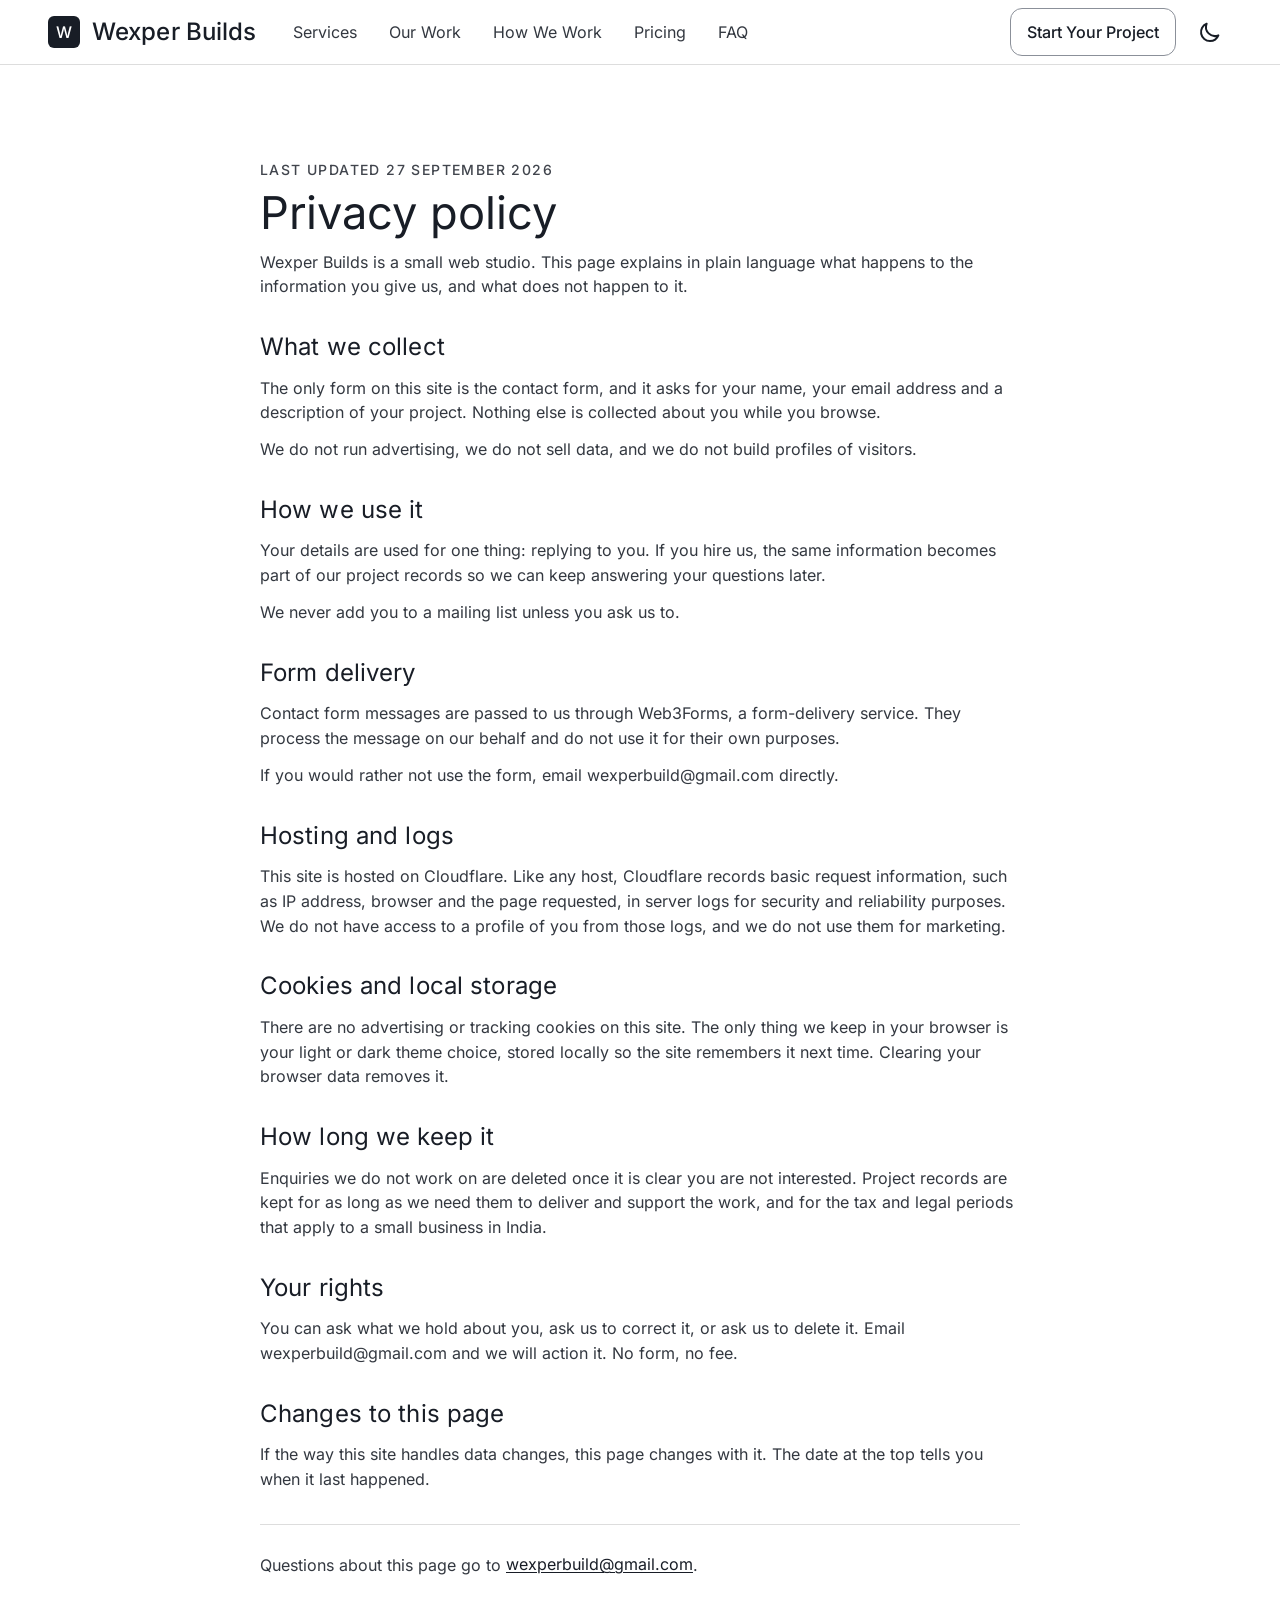
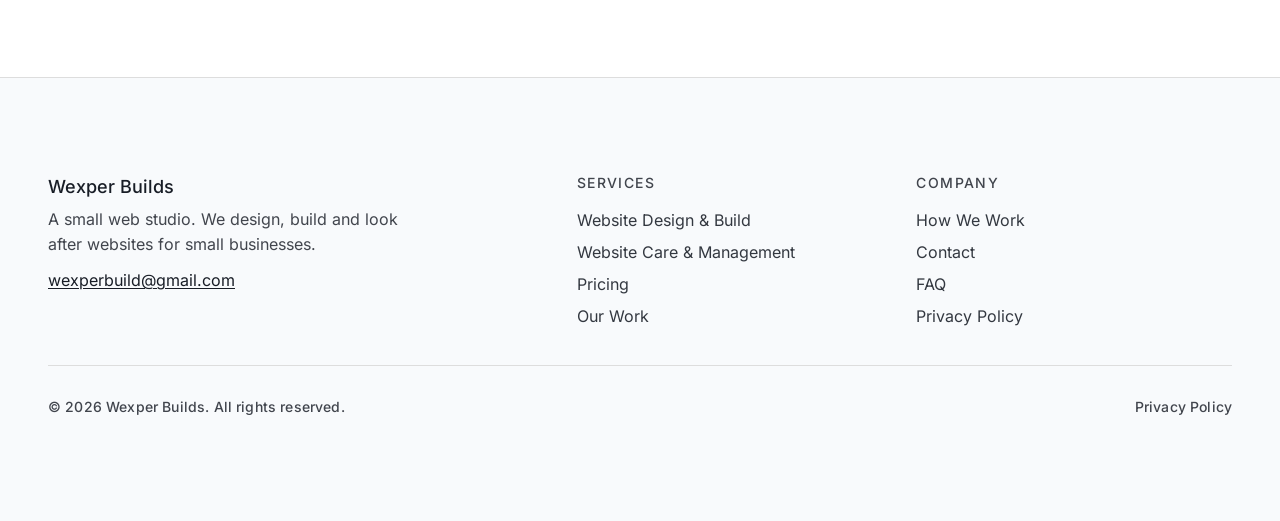
==== privacy/index.html @ 2badfdd7 "Add files via upload" ====
<!DOCTYPE html><html lang="en"><head><meta charset="UTF-8"><meta name="viewport" content="width=device-width, initial-scale=1.0"><link rel="icon" type="image/svg+xml" href="/favicon.svg"><link rel="icon" type="image/png" href="/favicon.png" sizes="32x32"><link rel="apple-touch-icon" sizes="180x180" href="/apple-touch-icon.png"><meta name="generator" content="Astro v7.3.5"><!-- Declared before the theme script below so the script can find it. --><meta name="theme-color" content="#ffffff" id="theme-color-meta"><link rel="preload" href="/_astro/inter-latin-400-normal.C38fXH4l.woff2" as="font" type="font/woff2" crossorigin><link rel="preload" href="/_astro/inter-latin-500-normal.Cerq10X2.woff2" as="font" type="font/woff2" crossorigin><link rel="preconnect" href="https://api.web3forms.com"><script>
      (function () {
        var root = document.documentElement;
        root.classList.add('js');
        var stored = null;
        try { stored = localStorage.getItem('wb-theme'); } catch (e) {}
        var theme = stored === 'dark' || stored === 'light'
          ? stored
          : (window.matchMedia('(prefers-color-scheme: dark)').matches ? 'dark' : 'light');
        root.setAttribute('data-theme', theme);
        var meta = document.getElementById('theme-color-meta');
        if (meta) meta.setAttribute('content', theme === 'dark' ? '#0f1116' : '#ffffff');
        // Fail-safe: the reveal styles are armed here but released by the
        // module script below. If that script never runs, nothing must stay
        // hidden — release every reveal after 2.5s.
        setTimeout(function () {
          if (!document.querySelector('.reveal.is-visible')) {
            var targets = document.querySelectorAll('.reveal');
            for (var i = 0; i < targets.length; i++) targets[i].classList.add('is-visible');
          }
        }, 2500);
      })();
    </script><title>Privacy Policy — Wexper Builds</title><meta name="description" content="How Wexper Builds collects, uses and protects the information you share when you contact us."><link rel="canonical" href="https://wexper.in/privacy/"><!-- Open Graph / Facebook. URL and structured data are omitted on noindex
         pages — /404 and /500 are not routable URLs, so pointing social cards
         or an Organization graph at them would advertise a page that 404s. --><meta property="og:type" content="website"><meta property="og:site_name" content="Wexper Builds"><meta property="og:locale" content="en_IN"><meta property="og:url" content="https://wexper.in/privacy/"><meta property="og:title" content="Privacy Policy — Wexper Builds"><meta property="og:description" content="How Wexper Builds collects, uses and protects the information you share when you contact us."><meta property="og:image" content="https://wexper.in/og.png"><meta property="og:image:type" content="image/png"><meta property="og:image:width" content="1200"><meta property="og:image:height" content="630"><meta property="og:image:alt" content="Wexper Builds — custom websites for small businesses"><!-- Twitter --><meta name="twitter:card" content="summary_large_image"><meta name="twitter:url" content="https://wexper.in/privacy/"><meta name="twitter:title" content="Privacy Policy — Wexper Builds"><meta name="twitter:description" content="How Wexper Builds collects, uses and protects the information you share when you contact us."><meta name="twitter:image" content="https://wexper.in/og.png"><meta name="twitter:image:alt" content="Wexper Builds — custom websites for small businesses"><script type="application/ld+json">{"@context":"https://schema.org","@graph":[{"@type":"Organization","@id":"https://wexper.in/#organization","name":"Wexper Builds","url":"https://wexper.in/","email":"wexperbuild@gmail.com","logo":"https://wexper.in/logo.png","contactPoint":{"@type":"ContactPoint","contactType":"customer support","email":"wexperbuild@gmail.com","availableLanguage":["en"],"areaServed":"IN"}},{"@type":"WebSite","@id":"https://wexper.in/#website","name":"Wexper Builds","url":"https://wexper.in/","inLanguage":"en","publisher":{"@id":"https://wexper.in/#organization"}},{"@type":"Product","@id":"https://wexper.in/#starter-package","name":"Website Design & Build (Starter Package)","description":"A one-off site you own outright. We design it, build it, register the domain, set up the hosting and hand over every file.","image":"https://wexper.in/og.png","brand":{"@id":"https://wexper.in/#organization"},"offers":{"@type":"Offer","price":"4999","priceCurrency":"INR","url":"https://wexper.in/#pricing"}},{"@type":"Product","@id":"https://wexper.in/#managed-package","name":"Website Care & Management (Managed Package)","description":"The build plus everything after it. We keep the site updated, handle the renewals and answer first when something needs attention.","image":"https://wexper.in/og.png","brand":{"@id":"https://wexper.in/#organization"},"offers":{"@type":"Offer","price":"7999","priceCurrency":"INR","url":"https://wexper.in/#pricing"}}]}</script><link rel="stylesheet" href="/_astro/Layout.dYa1LRDs.css"></head><body class="antialiased bg-canvas text-body"><a href="#main" class="sr-only focus:not-sr-only focus:absolute focus:top-sm focus:left-sm focus:z-[60] focus:bg-canvas focus:text-ink focus:px-md focus:py-sm focus:rounded-sm focus:shadow-sm">Skip to content</a><header class="bg-canvas text-ink text-body-md border-b border-hairline sticky top-0 z-50"><div class="container-page h-[64px] flex items-center justify-between"><div class="flex items-center gap-lg"><a href="/" class="inline-flex items-center gap-sm rounded-sm transition-opacity hover:opacity-80" translate="no"><span aria-hidden="true" class="w-8 h-8 shrink-0 rounded-sm bg-primary text-on-primary text-label-md font-medium inline-flex items-center justify-center">W</span><span class="font-medium text-title-sm whitespace-nowrap min-[400px]:text-title-lg">Wexper Builds</span></a><nav class="hidden lg:flex items-center gap-xs" aria-label="Primary"><a href="/#services" class="px-sm inline-flex items-center min-h-[44px] text-body hover:text-ink transition-colors">Services</a><a href="/#work" class="px-sm inline-flex items-center min-h-[44px] text-body hover:text-ink transition-colors">Our Work</a><a href="/process/" class="px-sm inline-flex items-center min-h-[44px] text-body hover:text-ink transition-colors">How We Work</a><a href="/#pricing" class="px-sm inline-flex items-center min-h-[44px] text-body hover:text-ink transition-colors">Pricing</a><a href="/#faq" class="px-sm inline-flex items-center min-h-[44px] text-body hover:text-ink transition-colors">FAQ</a></nav></div><div class="flex items-center gap-sm"><a href="/#contact" class="hidden lg:inline-flex btn-secondary btn-compact">Start Your Project</a><button id="theme-toggle" type="button" class="p-2 min-h-[44px] min-w-[44px] inline-flex items-center justify-center text-ink rounded-full transition-colors hover:bg-surface-soft" aria-label="Toggle colour theme" aria-pressed="false" title="Toggle colour theme"><svg class="w-6 h-6 dark:hidden" aria-hidden="true" fill="none" viewBox="0 0 24 24" stroke="currentColor"><path stroke-linecap="round" stroke-linejoin="round" stroke-width="2" d="M20.354 15.354A9 9 0 018.646 3.646 9.003 9.003 0 0012 21a9.003 9.003 0 008.354-5.646z"></path></svg><svg class="w-6 h-6 hidden dark:block" aria-hidden="true" fill="none" viewBox="0 0 24 24" stroke="currentColor"><path stroke-linecap="round" stroke-linejoin="round" stroke-width="2" d="M12 3v1m0 16v1m9-9h-1M4 12H3m15.364 6.364l-.707.707M6.343 6.343l-.707.707m12.728 0l-.707.707M6.343 17.657l-.707.707M16 12a4 4 0 11-8 0 4 4 0 018 0z"></path></svg></button><!-- Native disclosure: the menu opens and closes without JavaScript. The
           panel is fixed below the 64px bar so the bar never grows around it
           and the dropdown spans the full viewport width on phones. --><details id="mobile-nav" class="lg:hidden group relative"><summary class="p-2 min-h-[44px] min-w-[44px] inline-flex items-center justify-center text-ink rounded-full cursor-pointer list-none hover:bg-surface-soft transition-colors [&amp;::-webkit-details-marker]:hidden"><span class="sr-only">Menu</span><svg class="w-6 h-6 group-open:hidden" aria-hidden="true" fill="none" viewBox="0 0 24 24" stroke="currentColor"><path stroke-linecap="round" stroke-linejoin="round" stroke-width="2" d="M4 6h16M4 12h16M4 18h16"></path></svg><svg class="w-6 h-6 hidden group-open:block" aria-hidden="true" fill="none" viewBox="0 0 24 24" stroke="currentColor"><path stroke-linecap="round" stroke-linejoin="round" stroke-width="2" d="M6 18L18 6M6 6l12 12"></path></svg></summary><div class="fixed left-0 right-0 top-[64px] border-b border-hairline bg-canvas shadow-[0_12px_24px_-16px_rgba(0,0,0,0.35)]"><nav class="container-page flex flex-col py-md gap-xs" aria-label="Mobile"><a href="/#services" class="text-label-md py-sm px-sm -mx-sm min-h-[44px] flex items-center rounded-sm hover:bg-surface-soft transition-colors">Services</a><a href="/#work" class="text-label-md py-sm px-sm -mx-sm min-h-[44px] flex items-center rounded-sm hover:bg-surface-soft transition-colors">Our Work</a><a href="/process/" class="text-label-md py-sm px-sm -mx-sm min-h-[44px] flex items-center rounded-sm hover:bg-surface-soft transition-colors">How We Work</a><a href="/#pricing" class="text-label-md py-sm px-sm -mx-sm min-h-[44px] flex items-center rounded-sm hover:bg-surface-soft transition-colors">Pricing</a><a href="/#faq" class="text-label-md py-sm px-sm -mx-sm min-h-[44px] flex items-center rounded-sm hover:bg-surface-soft transition-colors">FAQ</a><a href="/#contact" class="btn-secondary btn-compact self-start mt-xs">Start Your Project</a></nav></div></details></div></div></header><script type="module">globalThis.process??={},globalThis.process.env??={};var e=document.getElementById(`mobile-nav`),t=document.getElementById(`theme-toggle`);e?.querySelectorAll(`a`).forEach(t=>{t.addEventListener(`click`,()=>e?.removeAttribute(`open`))}),document.addEventListener(`keydown`,t=>{t.key===`Escape`&&e?.open&&(e.removeAttribute(`open`),e.querySelector(`summary`)?.focus())}),document.addEventListener(`click`,t=>{e?.open&&t.target instanceof Node&&!e.contains(t.target)&&e.removeAttribute(`open`)});var n=()=>{let e=document.documentElement,n=getComputedStyle(e).getPropertyValue(`--wb-canvas`).trim();document.getElementById(`theme-color-meta`)?.setAttribute(`content`,n||`#ffffff`),t?.setAttribute(`aria-pressed`,String(e.getAttribute(`data-theme`)===`dark`))};n(),t?.addEventListener(`click`,()=>{let e=document.documentElement,t=e.getAttribute(`data-theme`)===`dark`?`light`:`dark`;e.setAttribute(`data-theme`,t);try{localStorage.setItem(`wb-theme`,t)}catch{}n()});var r=document.querySelectorAll(`nav[aria-label="Primary"] a, nav[aria-label="Mobile"] a`),i=()=>{let e=window.location.hash,t=window.location.pathname;r.forEach(n=>{let r=n.getAttribute(`href`)??``;e.length>1&&r.endsWith(e)?n.setAttribute(`aria-current`,`location`):r===t?n.setAttribute(`aria-current`,`page`):n.removeAttribute(`aria-current`)})};window.addEventListener(`hashchange`,i),i();</script><main id="main" tabindex="-1"><section class="container-page py-section"><div class="max-w-[760px] mx-auto"><div class="mb-xl"><p class="eyebrow text-muted mb-xs">Last updated 27 September 2026</p><h1 class="text-display-lg text-ink mb-sm">Privacy policy</h1><p class="text-body-md text-body">Wexper Builds is a small web studio. This page explains in plain language what happens to the information you give us, and what does not happen to it.</p></div><div class="space-y-xl"><section id="what-we-collect"><h2 class="text-title-lg text-ink mb-sm">What we collect</h2><p class="text-body-md text-body mb-sm last:mb-0">The only form on this site is the contact form, and it asks for your name, your email address and a description of your project. Nothing else is collected about you while you browse.</p><p class="text-body-md text-body mb-sm last:mb-0">We do not run advertising, we do not sell data, and we do not build profiles of visitors.</p></section><section id="how-we-use-it"><h2 class="text-title-lg text-ink mb-sm">How we use it</h2><p class="text-body-md text-body mb-sm last:mb-0">Your details are used for one thing: replying to you. If you hire us, the same information becomes part of our project records so we can keep answering your questions later.</p><p class="text-body-md text-body mb-sm last:mb-0">We never add you to a mailing list unless you ask us to.</p></section><section id="form-delivery"><h2 class="text-title-lg text-ink mb-sm">Form delivery</h2><p class="text-body-md text-body mb-sm last:mb-0">Contact form messages are passed to us through Web3Forms, a form-delivery service. They process the message on our behalf and do not use it for their own purposes.</p><p class="text-body-md text-body mb-sm last:mb-0">If you would rather not use the form, email wexperbuild@gmail.com directly.</p></section><section id="hosting-and-logs"><h2 class="text-title-lg text-ink mb-sm">Hosting and logs</h2><p class="text-body-md text-body mb-sm last:mb-0">This site is hosted on Cloudflare. Like any host, Cloudflare records basic request information, such as IP address, browser and the page requested, in server logs for security and reliability purposes. We do not have access to a profile of you from those logs, and we do not use them for marketing.</p></section><section id="cookies-and-storage"><h2 class="text-title-lg text-ink mb-sm">Cookies and local storage</h2><p class="text-body-md text-body mb-sm last:mb-0">There are no advertising or tracking cookies on this site. The only thing we keep in your browser is your light or dark theme choice, stored locally so the site remembers it next time. Clearing your browser data removes it.</p></section><section id="retention"><h2 class="text-title-lg text-ink mb-sm">How long we keep it</h2><p class="text-body-md text-body mb-sm last:mb-0">Enquiries we do not work on are deleted once it is clear you are not interested. Project records are kept for as long as we need them to deliver and support the work, and for the tax and legal periods that apply to a small business in India.</p></section><section id="your-rights"><h2 class="text-title-lg text-ink mb-sm">Your rights</h2><p class="text-body-md text-body mb-sm last:mb-0">You can ask what we hold about you, ask us to correct it, or ask us to delete it. Email wexperbuild@gmail.com and we will action it. No form, no fee.</p></section><section id="changes"><h2 class="text-title-lg text-ink mb-sm">Changes to this page</h2><p class="text-body-md text-body mb-sm last:mb-0">If the way this site handles data changes, this page changes with it. The date at the top tells you when it last happened.</p></section></div><div class="mt-xl pt-lg border-t border-hairline"><p class="text-body-md text-body">Questions about this page go to <a href="mailto:wexperbuild@gmail.com" class="link-inline">wexperbuild@gmail.com</a>.</p></div></div></section></main><footer class="bg-surface-soft text-body border-t border-hairline"><div class="container-page py-section"><div class="grid grid-cols-1 md:grid-cols-2 lg:grid-cols-[1.6fr_1fr_1fr] gap-lg"><div class="max-w-[360px]"><span class="text-title-sm text-ink block mb-xs" translate="no">Wexper Builds</span><p class="text-body-md text-muted">A small web studio. We design, build and look after websites for small businesses.</p><a href="mailto:wexperbuild@gmail.com" class="text-body-md text-link underline underline-offset-2 inline-flex items-center min-h-[44px] md:min-h-[32px] mt-xs -ml-sm px-sm hover:text-link-active transition-colors">wexperbuild@gmail.com</a></div><div><p class="eyebrow text-muted mb-sm">Services</p><ul class="text-body-md"><li><a href="/#services" class="inline-flex items-center min-h-[44px] md:min-h-[32px] -ml-sm px-sm hover:text-ink transition-colors">Website Design &amp; Build</a></li><li><a href="/#pricing" class="inline-flex items-center min-h-[44px] md:min-h-[32px] -ml-sm px-sm hover:text-ink transition-colors">Website Care &amp; Management</a></li><li><a href="/#pricing" class="inline-flex items-center min-h-[44px] md:min-h-[32px] -ml-sm px-sm hover:text-ink transition-colors">Pricing</a></li><li><a href="/#work" class="inline-flex items-center min-h-[44px] md:min-h-[32px] -ml-sm px-sm hover:text-ink transition-colors">Our Work</a></li></ul></div><div><p class="eyebrow text-muted mb-sm">Company</p><ul class="text-body-md"><li><a href="/process/" class="inline-flex items-center min-h-[44px] md:min-h-[32px] -ml-sm px-sm hover:text-ink transition-colors">How We Work</a></li><li><a href="/#contact" class="inline-flex items-center min-h-[44px] md:min-h-[32px] -ml-sm px-sm hover:text-ink transition-colors">Contact</a></li><li><a href="/#faq" class="inline-flex items-center min-h-[44px] md:min-h-[32px] -ml-sm px-sm hover:text-ink transition-colors">FAQ</a></li><li><a href="/privacy/" class="inline-flex items-center min-h-[44px] md:min-h-[32px] -ml-sm px-sm hover:text-ink transition-colors">Privacy Policy</a></li></ul></div></div><div class="mt-xl pt-lg border-t border-hairline text-center md:text-left flex flex-col md:flex-row justify-between items-center gap-sm"><p class="text-caption text-muted">&copy; 2026 Wexper Builds. All rights reserved.</p><a href="/privacy/" class="text-caption text-muted py-xs px-sm -mx-sm inline-flex items-center min-h-[44px] md:min-h-[32px] hover:text-ink transition-colors">Privacy Policy</a></div></div></footer></body></html><script type="module">globalThis.process??={},globalThis.process.env??={};var e=document.querySelectorAll(`.reveal`);if(e.length){if(document.querySelectorAll(`.reveal-item`).forEach(e=>{let t=e.parentElement?.children;t&&e.style.setProperty(`--reveal-n`,String(Array.prototype.indexOf.call(t,e)+1))}),!(`IntersectionObserver`in window))e.forEach(e=>e.classList.add(`is-visible`));else{let t=new IntersectionObserver(e=>{e.forEach(e=>{e.isIntersecting&&(e.target.classList.add(`is-visible`),t.unobserve(e.target))})},{threshold:0,rootMargin:`0px 0px -8% 0px`});e.forEach(e=>t.observe(e))}}</script>
---- _astro/Layout.dYa1LRDs.css ----
/*! tailwindcss v4.3.3 | MIT License | https://tailwindcss.com */
@layer properties{@supports (((-webkit-hyphens:none)) and (not (margin-trim:inline))) or ((-moz-orient:inline) and (not (color:rgb(from red r g b)))){*,:before,:after,::backdrop{--tw-space-y-reverse:0;--tw-border-style:solid;--tw-font-weight:initial;--tw-ordinal:initial;--tw-slashed-zero:initial;--tw-numeric-figure:initial;--tw-numeric-spacing:initial;--tw-numeric-fraction:initial;--tw-shadow:0 0 #0000;--tw-shadow-color:initial;--tw-shadow-alpha:100%;--tw-inset-shadow:0 0 #0000;--tw-inset-shadow-color:initial;--tw-inset-shadow-alpha:100%;--tw-ring-color:initial;--tw-ring-shadow:0 0 #0000;--tw-inset-ring-color:initial;--tw-inset-ring-shadow:0 0 #0000;--tw-ring-inset:initial;--tw-ring-offset-width:0px;--tw-ring-offset-color:#fff;--tw-ring-offset-shadow:0 0 #0000;--tw-duration:initial;--tw-tracking:initial}}}@layer theme{:root,:host{--font-sans:"Inter", -apple-system, BlinkMacSystemFont, "Segoe UI", Roboto, sans-serif;--font-mono:ui-monospace, SFMono-Regular, Menlo, Monaco, Consolas, "Liberation Mono", "Courier New", monospace;--spacing:.25rem;--font-weight-medium:500;--tracking-widest:.1em;--radius-md:10px;--animate-spin:spin 1s linear infinite;--aspect-video:16 / 9;--default-transition-duration:.15s;--default-transition-timing-function:cubic-bezier(.4, 0, .2, 1);--default-font-family:"Inter", -apple-system, BlinkMacSystemFont, "Segoe UI", Roboto, sans-serif;--default-mono-font-family:var(--font-mono);--color-body:var(--wb-body);--color-canvas:var(--wb-canvas);--spacing-xs:8px;--spacing-sm:12px;--spacing-md:16px;--spacing-lg:24px}}@layer base{*,:after,:before,::backdrop{box-sizing:border-box;border:0 solid;margin:0;padding:0}::file-selector-button{box-sizing:border-box;border:0 solid;margin:0;padding:0}html,:host{-webkit-text-size-adjust:100%;tab-size:4;line-height:1.5;font-family:var(--default-font-family,-apple-system, BlinkMacSystemFont, "Segoe UI", Roboto, "Helvetica Neue", "Noto Sans", Arial, sans-serif, "Apple Color Emoji", "Segoe UI Emoji", "Segoe UI Symbol", "Noto Color Emoji");font-feature-settings:var(--default-font-feature-settings,normal);font-variation-settings:var(--default-font-variation-settings,normal);-webkit-tap-highlight-color:transparent}hr{height:0;color:inherit;border-top-width:1px}abbr:where([title]){-webkit-text-decoration:underline dotted;text-decoration:underline dotted}h1,h2,h3,h4,h5,h6{font-size:inherit;font-weight:inherit}a{color:inherit;-webkit-text-decoration:inherit;-webkit-text-decoration:inherit;-webkit-text-decoration:inherit;-webkit-text-decoration:inherit;text-decoration:inherit}b,strong{font-weight:bolder}code,kbd,samp,pre{font-family:var(--default-mono-font-family,ui-monospace, SFMono-Regular, Menlo, Monaco, Consolas, "Liberation Mono", "Courier New", monospace);font-feature-settings:var(--default-mono-font-feature-settings,normal);font-variation-settings:var(--default-mono-font-variation-settings,normal);font-size:1em}small{font-size:80%}sub,sup{vertical-align:baseline;font-size:75%;line-height:0;position:relative}sub{bottom:-.25em}sup{top:-.5em}table{text-indent:0;border-color:inherit;border-collapse:collapse}:-moz-focusring:where(:not(iframe)){outline:auto}progress{vertical-align:baseline}summary{display:list-item}ol,ul,menu{list-style:none}img,svg,video,canvas,audio,iframe,embed,object{vertical-align:middle;display:block}img,video{max-width:100%;height:auto}button,input,select,optgroup,textarea{font:inherit;font-feature-settings:inherit;font-variation-settings:inherit;letter-spacing:inherit;color:inherit;opacity:1;background-color:#0000;border-radius:0}::file-selector-button{font:inherit;font-feature-settings:inherit;font-variation-settings:inherit;letter-spacing:inherit;color:inherit;opacity:1;background-color:#0000;border-radius:0}:where(select:is([multiple],[size])) optgroup{font-weight:bolder}:where(select:is([multiple],[size])) optgroup option{padding-inline-start:20px}::file-selector-button{margin-inline-end:4px}::placeholder{opacity:1}@supports (not ((-webkit-appearance:-apple-pay-button))) or (contain-intrinsic-size:1px){::placeholder{color:currentColor}@supports (color:color-mix(in lab, red, red)){::placeholder{color:color-mix(in oklab, currentcolor 50%, transparent)}}}textarea{resize:vertical}::-webkit-search-decoration{-webkit-appearance:none}::-webkit-date-and-time-value{min-height:1lh;text-align:inherit}::-webkit-datetime-edit{display:inline-flex}::-webkit-datetime-edit-fields-wrapper{padding:0}::-webkit-datetime-edit{padding-block:0}::-webkit-datetime-edit-year-field{padding-block:0}::-webkit-datetime-edit-month-field{padding-block:0}::-webkit-datetime-edit-day-field{padding-block:0}::-webkit-datetime-edit-hour-field{padding-block:0}::-webkit-datetime-edit-minute-field{padding-block:0}::-webkit-datetime-edit-second-field{padding-block:0}::-webkit-datetime-edit-millisecond-field{padding-block:0}::-webkit-datetime-edit-meridiem-field{padding-block:0}::-webkit-calendar-picker-indicator{line-height:1}:-moz-ui-invalid{box-shadow:none}button,input:where([type=button],[type=reset],[type=submit]){appearance:button}::file-selector-button{appearance:button}::-webkit-inner-spin-button{height:auto}::-webkit-outer-spin-button{height:auto}[hidden]:where(:not([hidden=until-found])){display:none!important}html{-webkit-tap-highlight-color:var(--wb-control-border);scroll-padding-top:80px}@supports (color:color-mix(in lab, red, red)){html{-webkit-tap-highlight-color:color-mix(in srgb, var(--wb-control-border) 45%, transparent)}}@media (prefers-reduced-motion:no-preference){html{scroll-behavior:smooth}}body{background-color:var(--color-canvas);color:var(--color-body);font-family:var(--font-sans)}h1,h2,h3,summary{text-wrap:balance}p{text-wrap:pretty}a,button,summary,input,textarea,select{touch-action:manipulation}a:focus-visible,button:focus-visible,summary:focus-visible,input:focus-visible,textarea:focus-visible,select:focus-visible,[tabindex]:not([tabindex="-1"]):focus-visible{outline:2px solid var(--wb-focus);outline-offset:2px}}@layer components{.btn-primary{background-color:var(--wb-primary);font-size:16px;line-height:var(--tw-leading,1.4);font-weight:var(--tw-font-weight,500);color:var(--wb-on-primary);transition-property:color,background-color,border-color,outline-color,text-decoration-color,fill,stroke,--tw-gradient-from,--tw-gradient-via,--tw-gradient-to;transition-timing-function:var(--tw-ease,var(--default-transition-timing-function));transition-duration:var(--tw-duration,var(--default-transition-duration));border-radius:12px;justify-content:center;align-items:center;padding-block:16px;padding-inline:24px;display:inline-flex}@media (hover:hover){.btn-primary:hover{background-color:var(--wb-primary-active)}}.btn-secondary{border-style:var(--tw-border-style);border-width:1px;border-color:var(--wb-control-border);background-color:var(--wb-canvas);font-size:16px;line-height:var(--tw-leading,1.4);font-weight:var(--tw-font-weight,500);color:var(--wb-ink);transition-property:color,background-color,border-color,outline-color,text-decoration-color,fill,stroke,--tw-gradient-from,--tw-gradient-via,--tw-gradient-to;transition-timing-function:var(--tw-ease,var(--default-transition-timing-function));transition-duration:var(--tw-duration,var(--default-transition-duration));border-radius:12px;justify-content:center;align-items:center;padding-block:16px;padding-inline:24px;display:inline-flex}@media (hover:hover){.btn-secondary:hover{background-color:var(--wb-surface-soft)}}.btn-secondary-on-dark{background-color:var(--wb-chip);font-size:16px;line-height:var(--tw-leading,1.4);font-weight:var(--tw-font-weight,500);color:var(--wb-chip-ink);transition-property:color,background-color,border-color,outline-color,text-decoration-color,fill,stroke,--tw-gradient-from,--tw-gradient-via,--tw-gradient-to;transition-timing-function:var(--tw-ease,var(--default-transition-timing-function));transition-duration:var(--tw-duration,var(--default-transition-duration));border-radius:12px;justify-content:center;align-items:center;padding-block:16px;padding-inline:24px;display:inline-flex}@media (hover:hover){.btn-secondary-on-dark:hover{background-color:var(--wb-chip-hover)}}.btn-pricing{border-style:var(--tw-border-style);border-width:1px;border-color:var(--wb-control-border);background-color:var(--wb-canvas);font-size:16px;line-height:var(--tw-leading,1.4);font-weight:var(--tw-font-weight,500);color:var(--wb-pricing-ink);transition-property:color,background-color,border-color,outline-color,text-decoration-color,fill,stroke,--tw-gradient-from,--tw-gradient-via,--tw-gradient-to;transition-timing-function:var(--tw-ease,var(--default-transition-timing-function));transition-duration:var(--tw-duration,var(--default-transition-duration));border-radius:9999px;justify-content:center;align-items:center;padding-block:12px;padding-inline:24px;display:inline-flex}@media (hover:hover){.btn-pricing:hover{background-color:var(--wb-surface-soft)}}.container-page{max-width:1280px;margin-inline:auto;padding-inline:24px}@media (width>=48rem){.container-page{padding-inline:48px}}.eyebrow{font-size:14px;line-height:var(--tw-leading,1.35);letter-spacing:var(--tw-tracking,.16px);font-weight:var(--tw-font-weight,500);--tw-tracking:var(--tracking-widest);letter-spacing:var(--tracking-widest);text-transform:uppercase}.link-inline{min-height:32px;color:var(--wb-link);text-underline-offset:2px;transition-property:color,background-color,border-color,outline-color,text-decoration-color,fill,stroke,--tw-gradient-from,--tw-gradient-via,--tw-gradient-to;transition-timing-function:var(--tw-ease,var(--default-transition-timing-function));transition-duration:var(--tw-duration,var(--default-transition-duration));align-items:center;margin-inline:-8px;padding-inline:8px;text-decoration-line:underline;display:inline-flex}@media (hover:hover){.link-inline:hover{color:var(--wb-link-active)}}.link-inline-on-dark{min-height:32px;color:var(--wb-link-on-dark);text-underline-offset:2px;transition-property:opacity;transition-timing-function:var(--tw-ease,var(--default-transition-timing-function));transition-duration:var(--tw-duration,var(--default-transition-duration));align-items:center;margin-inline:-8px;padding-inline:8px;text-decoration-line:underline;display:inline-flex}@media (hover:hover){.link-inline-on-dark:hover{opacity:.8}}.btn-compact{padding-block:var(--spacing-sm);padding-inline:var(--spacing-md)}.btn-primary:disabled,.btn-primary:disabled:hover{background-color:var(--wb-primary)}.btn-secondary:disabled,.btn-secondary:disabled:hover,.btn-pricing:disabled,.btn-pricing:disabled:hover{background-color:var(--wb-canvas)}.btn-secondary-on-dark:disabled,.btn-secondary-on-dark:disabled:hover{background-color:var(--wb-chip)}.btn-primary:disabled,.btn-secondary:disabled,.btn-secondary-on-dark:disabled,.btn-pricing:disabled{cursor:not-allowed;opacity:.6;transition:none}.btn-primary:active{background-color:var(--wb-primary-active)}.btn-secondary:active,.btn-pricing:active{background-color:var(--wb-surface-soft)}.btn-secondary-on-dark:active{background-color:var(--wb-chip-hover)}.field-error{font-size:14px;line-height:var(--tw-leading,1.35);letter-spacing:var(--tw-tracking,.16px);font-weight:var(--tw-font-weight,500);color:var(--wb-ink);margin-top:var(--spacing-xs)}.field-error:empty{margin-top:0}.bg-surface-dark .field-error{color:var(--wb-on-dark)}.faq-item{background:var(--wb-canvas);border:1px solid var(--wb-hairline);border-radius:var(--radius-md);transition:border-color .2s}.faq-item[open]{border-color:var(--wb-ink)}.faq-item summary{font-size:18px;line-height:var(--tw-leading,1.4);font-weight:var(--tw-font-weight,500);justify-content:space-between;align-items:center;gap:var(--spacing-md);min-height:56px;padding:var(--spacing-md) var(--spacing-lg);cursor:pointer;color:var(--wb-ink);list-style:none;transition:background-color .15s;display:flex}.faq-item summary::-webkit-details-marker{display:none}.faq-item summary:hover{background:var(--wb-surface-soft)}.faq-glyph{color:var(--wb-muted);flex-shrink:0;font-size:20px;font-weight:400;line-height:1}.faq-glyph:before{content:"+"}.faq-item[open] .faq-glyph:before{content:"−"}.faq-answer{padding:0 var(--spacing-lg) var(--spacing-lg);max-width:68ch}}@layer utilities{.collapse{visibility:collapse}.visible{visibility:visible}.sr-only{clip-path:inset(50%);white-space:nowrap;border-width:0;width:1px;height:1px;margin:-1px;padding:0;position:absolute;overflow:hidden}.absolute{position:absolute}.fixed{position:fixed}.relative{position:relative}.static{position:static}.sticky{position:sticky}.inset-0{inset:0}.top-0{top:0}.top-\[64px\]{top:64px}.right-0{right:0}.left-0{left:0}.z-50{z-index:50}.-mx-sm{margin-inline:-12px}.mx-auto{margin-inline:auto}.mt-auto{margin-top:auto}.mt-lg{margin-top:24px}.mt-md{margin-top:16px}.mt-sm{margin-top:12px}.mt-xl{margin-top:32px}.mt-xs{margin-top:8px}.mt-xxl{margin-top:48px}.mb-lg{margin-bottom:24px}.mb-md{margin-bottom:16px}.mb-sm{margin-bottom:12px}.mb-xl{margin-bottom:32px}.mb-xs{margin-bottom:8px}.-ml-sm{margin-left:-12px}.block{display:block}.flex{display:flex}.grid{display:grid}.hidden{display:none}.inline{display:inline}.inline-flex{display:inline-flex}.aspect-video{aspect-ratio:var(--aspect-video)}.h-4{height:calc(var(--spacing) * 4)}.h-5{height:calc(var(--spacing) * 5)}.h-6{height:calc(var(--spacing) * 6)}.h-8{height:calc(var(--spacing) * 8)}.h-\[64px\]{height:64px}.h-full{height:100%}.min-h-\[44px\]{min-height:44px}.min-h-\[48px\]{min-height:48px}.min-h-\[calc\(100svh-64px\)\]{min-height:calc(100svh - 64px)}.w-4{width:calc(var(--spacing) * 4)}.w-5{width:calc(var(--spacing) * 5)}.w-6{width:calc(var(--spacing) * 6)}.w-8{width:calc(var(--spacing) * 8)}.w-full{width:100%}.max-w-\[360px\]{max-width:360px}.max-w-\[600px\]{max-width:600px}.max-w-\[620px\]{max-width:620px}.max-w-\[700px\]{max-width:700px}.max-w-\[720px\]{max-width:720px}.max-w-\[760px\]{max-width:760px}.max-w-\[800px\]{max-width:800px}.max-w-\[820px\]{max-width:820px}.max-w-\[900px\]{max-width:900px}.min-w-\[44px\]{min-width:44px}.flex-1{flex:1}.shrink-0{flex-shrink:0}.flex-grow{flex-grow:1}.animate-spin{animation:var(--animate-spin)}.cursor-pointer{cursor:pointer}.list-none{list-style-type:none}.grid-cols-1{grid-template-columns:repeat(1,minmax(0,1fr))}.flex-col{flex-direction:column}.items-center{align-items:center}.items-start{align-items:flex-start}.justify-between{justify-content:space-between}.justify-center{justify-content:center}.gap-lg{gap:24px}.gap-md{gap:16px}.gap-sm{gap:12px}.gap-xl{gap:32px}.gap-xs{gap:8px}:where(.space-y-md>:not(:last-child)){--tw-space-y-reverse:0;margin-block-start:calc(16px * var(--tw-space-y-reverse));margin-block-end:calc(16px * calc(1 - var(--tw-space-y-reverse)))}:where(.space-y-sm>:not(:last-child)){--tw-space-y-reverse:0;margin-block-start:calc(12px * var(--tw-space-y-reverse));margin-block-end:calc(12px * calc(1 - var(--tw-space-y-reverse)))}:where(.space-y-xl>:not(:last-child)){--tw-space-y-reverse:0;margin-block-start:calc(32px * var(--tw-space-y-reverse));margin-block-end:calc(32px * calc(1 - var(--tw-space-y-reverse)))}:where(.space-y-xs>:not(:last-child)){--tw-space-y-reverse:0;margin-block-start:calc(8px * var(--tw-space-y-reverse));margin-block-end:calc(8px * calc(1 - var(--tw-space-y-reverse)))}.self-start{align-self:flex-start}.overflow-hidden{overflow:hidden}.rounded-full{border-radius:2147483647px}.rounded-lg{border-radius:12px}.rounded-md{border-radius:10px}.rounded-sm{border-radius:6px}.border{border-style:var(--tw-border-style);border-width:1px}.border-t{border-top-style:var(--tw-border-style);border-top-width:1px}.border-b{border-bottom-style:var(--tw-border-style);border-bottom-width:1px}.border-control-border{border-color:var(--wb-control-border)}.border-hairline{border-color:var(--wb-hairline)}.border-ink{border-color:var(--wb-ink)}.border-on-dark\/20{border-color:var(--wb-on-dark)}@supports (color:color-mix(in lab, red, red)){.border-on-dark\/20{border-color:color-mix(in oklab, var(--wb-on-dark) 20%, transparent)}}.border-transparent{border-color:#0000}.bg-canvas{background-color:var(--wb-canvas)}.bg-on-dark\/10{background-color:var(--wb-on-dark)}@supports (color:color-mix(in lab, red, red)){.bg-on-dark\/10{background-color:color-mix(in oklab, var(--wb-on-dark) 10%, transparent)}}.bg-primary{background-color:var(--wb-primary)}.bg-surface-dark{background-color:var(--wb-surface-dark)}.bg-surface-soft{background-color:var(--wb-surface-soft)}.bg-transparent{background-color:#0000}.object-cover{object-fit:cover}.object-top{object-position:top}.p-2{padding:calc(var(--spacing) * 2)}.p-lg{padding:24px}.p-md{padding:16px}.p-xl{padding:32px}.px-lg{padding-inline:24px}.px-md{padding-inline:16px}.px-sm{padding-inline:12px}.px-xs{padding-inline:8px}.py-md{padding-block:16px}.py-section{padding-block:96px}.py-sm{padding-block:12px}.py-xs{padding-block:8px}.pt-lg{padding-top:24px}.pt-sm{padding-top:12px}.pb-md{padding-bottom:16px}.pb-xs{padding-bottom:8px}.text-center{text-align:center}.text-left{text-align:left}.text-caption{font-size:14px;line-height:var(--tw-leading,1.35);letter-spacing:var(--tw-tracking,.16px);font-weight:var(--tw-font-weight,500)}.text-title-lg{font-size:24px;line-height:var(--tw-leading,1.35);letter-spacing:var(--tw-tracking,.12px);font-weight:var(--tw-font-weight,400)}.text-body-md{font-size:16px;line-height:var(--tw-leading,1.55);font-weight:var(--tw-font-weight,400)}.text-display-lg{font-size:clamp(30px,26px + 1.5vw,48px);line-height:var(--tw-leading,1.1);font-weight:var(--tw-font-weight,400)}.text-display-md{font-size:clamp(26px,22px + 1.2vw,36px);line-height:var(--tw-leading,1.2);font-weight:var(--tw-font-weight,400)}.text-label-md{font-size:16px;line-height:var(--tw-leading,1.4);font-weight:var(--tw-font-weight,500)}.text-pricing-card-title{font-size:20px;line-height:var(--tw-leading,1.3);font-weight:var(--tw-font-weight,500)}.text-pricing-display{font-size:clamp(36px,30px + 2vw,48px);line-height:var(--tw-leading,1.1);font-weight:var(--tw-font-weight,500)}.text-pricing-section{font-size:clamp(24px,21px + 1vw,32px);line-height:var(--tw-leading,1.2);font-weight:var(--tw-font-weight,500)}.text-title-sm{font-size:18px;line-height:var(--tw-leading,1.4);font-weight:var(--tw-font-weight,500)}.font-medium{--tw-font-weight:var(--font-weight-medium);font-weight:var(--font-weight-medium)}.whitespace-nowrap{white-space:nowrap}.text-body{color:var(--wb-body)}.text-ink{color:var(--wb-ink)}.text-link{color:var(--wb-link)}.text-muted{color:var(--wb-muted)}.text-on-dark,.text-on-dark\/85{color:var(--wb-on-dark)}@supports (color:color-mix(in lab, red, red)){.text-on-dark\/85{color:color-mix(in oklab, var(--wb-on-dark) 85%, transparent)}}.text-on-primary{color:var(--wb-on-primary)}.text-pricing-ink{color:var(--wb-pricing-ink)}.tabular-nums{--tw-numeric-spacing:tabular-nums;font-variant-numeric:var(--tw-ordinal,) var(--tw-slashed-zero,) var(--tw-numeric-figure,) var(--tw-numeric-spacing,) var(--tw-numeric-fraction,)}.underline{text-decoration-line:underline}.underline-offset-2{text-underline-offset:2px}.antialiased{-webkit-font-smoothing:antialiased;-moz-osx-font-smoothing:grayscale}.shadow-\[0_12px_24px_-16px_rgba\(0\,0\,0\,0\.35\)\]{--tw-shadow:0 12px 24px -16px var(--tw-shadow-color,#00000059);box-shadow:var(--tw-inset-shadow), var(--tw-inset-ring-shadow), var(--tw-ring-offset-shadow), var(--tw-ring-shadow), var(--tw-shadow)}.transition{transition-property:color,background-color,border-color,outline-color,text-decoration-color,fill,stroke,--tw-gradient-from,--tw-gradient-via,--tw-gradient-to,opacity,box-shadow,transform,translate,scale,rotate,filter,-webkit-backdrop-filter,backdrop-filter,display,content-visibility,overlay,pointer-events;transition-timing-function:var(--tw-ease,var(--default-transition-timing-function));transition-duration:var(--tw-duration,var(--default-transition-duration))}.transition-colors{transition-property:color,background-color,border-color,outline-color,text-decoration-color,fill,stroke,--tw-gradient-from,--tw-gradient-via,--tw-gradient-to;transition-timing-function:var(--tw-ease,var(--default-transition-timing-function));transition-duration:var(--tw-duration,var(--default-transition-duration))}.transition-opacity{transition-property:opacity;transition-timing-function:var(--tw-ease,var(--default-transition-timing-function));transition-duration:var(--tw-duration,var(--default-transition-duration))}.transition-transform{transition-property:transform,translate,scale,rotate;transition-timing-function:var(--tw-ease,var(--default-transition-timing-function));transition-duration:var(--tw-duration,var(--default-transition-duration))}.duration-500{--tw-duration:.5s;transition-duration:.5s}.group-open\:block:is(:where(.group):is([open],:popover-open,:open) *){display:block}.group-open\:hidden:is(:where(.group):is([open],:popover-open,:open) *){display:none}@media (hover:hover){.group-hover\:scale-\[1\.03\]:is(:where(.group):hover *){scale:1.03}.group-hover\:bg-ink\/10:is(:where(.group):hover *){background-color:var(--wb-ink)}@supports (color:color-mix(in lab, red, red)){.group-hover\:bg-ink\/10:is(:where(.group):hover *){background-color:color-mix(in oklab, var(--wb-ink) 10%, transparent)}}.group-hover\:text-ink:is(:where(.group):hover *){color:var(--wb-ink)}}.last\:mb-0:last-child{margin-bottom:0}@media (hover:hover){.hover\:bg-primary-active:hover{background-color:var(--wb-primary-active)}.hover\:bg-surface-soft:hover{background-color:var(--wb-surface-soft)}.hover\:bg-surface-strong:hover{background-color:var(--wb-surface-strong)}.hover\:text-ink:hover{color:var(--wb-ink)}.hover\:text-link-active:hover{color:var(--wb-link-active)}.hover\:opacity-80:hover{opacity:.8}}.focus\:not-sr-only:focus{clip-path:none;white-space:normal;width:auto;height:auto;margin:0;padding:0;position:static;overflow:visible}.focus\:absolute:focus{position:absolute}.focus\:top-sm:focus{top:12px}.focus\:left-sm:focus{left:12px}.focus\:z-\[60\]:focus{z-index:60}.focus\:rounded-sm:focus{border-radius:6px}.focus\:bg-canvas:focus{background-color:var(--wb-canvas)}.focus\:px-md:focus{padding-inline:16px}.focus\:py-sm:focus{padding-block:12px}.focus\:text-ink:focus{color:var(--wb-ink)}.focus\:shadow-sm:focus{--tw-shadow:0 1px 3px 0 var(--tw-shadow-color,#0000001a), 0 1px 2px -1px var(--tw-shadow-color,#0000001a);box-shadow:var(--tw-inset-shadow), var(--tw-inset-ring-shadow), var(--tw-ring-offset-shadow), var(--tw-ring-shadow), var(--tw-shadow)}.active\:bg-primary-active:active{background-color:var(--wb-primary-active)}@media (width>=400px){.min-\[400px\]\:text-title-lg{font-size:24px;line-height:var(--tw-leading,1.35);letter-spacing:var(--tw-tracking,.12px);font-weight:var(--tw-font-weight,400)}}@media (width>=40rem){.sm\:w-auto{width:auto}.sm\:grid-cols-2{grid-template-columns:repeat(2,minmax(0,1fr))}.sm\:grid-cols-3{grid-template-columns:repeat(3,minmax(0,1fr))}.sm\:flex-row{flex-direction:row}}@media (width>=48rem){.md\:min-h-\[32px\]{min-height:32px}.md\:w-1\/3{width:33.3333%}.md\:grid-cols-2{grid-template-columns:repeat(2,minmax(0,1fr))}.md\:flex-row{flex-direction:row}.md\:gap-md{gap:16px}.md\:p-xxl{padding:48px}.md\:text-left{text-align:left}}@media (width>=64rem){.lg\:flex{display:flex}.lg\:hidden{display:none}.lg\:inline-flex{display:inline-flex}.lg\:grid-cols-3{grid-template-columns:repeat(3,minmax(0,1fr))}.lg\:grid-cols-4{grid-template-columns:repeat(4,minmax(0,1fr))}.lg\:grid-cols-\[1\.6fr_1fr_1fr\]{grid-template-columns:1.6fr 1fr 1fr}}.dark\:block:where([data-theme=dark],[data-theme=dark] *){display:block}.dark\:hidden:where([data-theme=dark],[data-theme=dark] *){display:none}@media (hover:hover){.dark\:group-hover\:bg-on-dark\/15:where([data-theme=dark],[data-theme=dark] *):is(:where(.group):hover *){background-color:var(--wb-on-dark)}@supports (color:color-mix(in lab, red, red)){.dark\:group-hover\:bg-on-dark\/15:where([data-theme=dark],[data-theme=dark] *):is(:where(.group):hover *){background-color:color-mix(in oklab, var(--wb-on-dark) 15%, transparent)}}}.\[\&\:\:-webkit-details-marker\]\:hidden::-webkit-details-marker{display:none}}:root{--lightningcss-light:initial;--lightningcss-dark: ;color-scheme:light;--wb-primary:#181d26;--wb-primary-active:#0d1218;--wb-on-primary:#fff;--wb-ink:#181d26;--wb-body:#333840;--wb-muted:#41454d;--wb-hairline:#ddd;--wb-control-border:#8b9099;--wb-canvas:#fff;--wb-surface-soft:#f8fafc;--wb-surface-strong:#e0e2e6;--wb-surface-dark:#181d26;--wb-on-dark:#fff;--wb-link:#181d26;--wb-link-active:#0d1218;--wb-focus:#181d26;--wb-success-border:#8b9099;--wb-error-border:#181d26;--wb-pricing-ink:#1d1f25;--wb-chip:#fff;--wb-chip-hover:#f1f3f6;--wb-chip-ink:#181d26;--wb-link-on-dark:#fff}[data-theme=dark]{--lightningcss-light: ;--lightningcss-dark:initial;color-scheme:dark;--wb-primary:#f1f4f9;--wb-primary-active:#dfe3ea;--wb-on-primary:#12151b;--wb-ink:#f1f4f9;--wb-body:#b9bfc9;--wb-muted:#8c93a0;--wb-hairline:#2b3038;--wb-control-border:#6b7280;--wb-canvas:#0f1116;--wb-surface-soft:#161a21;--wb-surface-strong:#1e232b;--wb-surface-dark:#262d38;--wb-on-dark:#f1f4f9;--wb-link:#f1f4f9;--wb-link-active:#dfe3ea;--wb-focus:#f1f4f9;--wb-success-border:#6b7280;--wb-error-border:#f1f4f9;--wb-pricing-ink:#f1f4f9}.faq-item summary:active,#mobile-nav a:active{background-color:var(--wb-surface-strong)}header nav a:active{color:var(--wb-link-active)}a.group:active{opacity:.85}.form-status{border-left:4px solid #0000}.form-status:empty{background-color:#0000;border-left-width:0;margin:0;padding-block:0;padding-inline:0}.form-status[data-state=success]{border-left-color:var(--wb-success-border)}.form-status[data-state=error]{border-left-color:var(--wb-error-border)}input[aria-invalid=true],textarea[aria-invalid=true]{border-color:var(--wb-ink)}.bg-surface-dark :is(a,button,summary,input,textarea,select):focus-visible,.bg-surface-dark:focus-visible{outline-color:var(--wb-on-dark)}.js .reveal{opacity:0;transition:opacity .7s cubic-bezier(.22,1,.36,1),transform .7s cubic-bezier(.22,1,.36,1);transform:translateY(36px)}.js .reveal-item{opacity:0;transition:opacity .6s cubic-bezier(.22,1,.36,1),transform .6s cubic-bezier(.22,1,.36,1);transform:translateY(20px)}.js .reveal.is-visible,.js .is-visible .reveal-item{opacity:1;transition-delay:calc((var(--reveal-n,1) - 1) * .12s);transform:translateY(0)}.js .is-visible .reveal-grid>.reveal-item{transition-delay:calc(var(--reveal-n,1) * .12s)}@media (prefers-reduced-motion:reduce){.js .reveal,.js .reveal-item,.js .is-visible .reveal-item{opacity:1!important;transition:none!important;transform:none!important}*,:before,:after{transition-duration:.01ms!important;animation-duration:.01ms!important;animation-iteration-count:1!important}img{transform:none!important}}@media not all and (width>=48rem){@layer utilities{.py-section{padding-block:64px}}}@property --tw-space-y-reverse{syntax:"*";inherits:false;initial-value:0}@property --tw-border-style{syntax:"*";inherits:false;initial-value:solid}@property --tw-font-weight{syntax:"*";inherits:false}@property --tw-ordinal{syntax:"*";inherits:false}@property --tw-slashed-zero{syntax:"*";inherits:false}@property --tw-numeric-figure{syntax:"*";inherits:false}@property --tw-numeric-spacing{syntax:"*";inherits:false}@property --tw-numeric-fraction{syntax:"*";inherits:false}@property --tw-shadow{syntax:"*";inherits:false;initial-value:0 0 #0000}@property --tw-shadow-color{syntax:"*";inherits:false}@property --tw-shadow-alpha{syntax:"<percentage>";inherits:false;initial-value:100%}@property --tw-inset-shadow{syntax:"*";inherits:false;initial-value:0 0 #0000}@property --tw-inset-shadow-color{syntax:"*";inherits:false}@property --tw-inset-shadow-alpha{syntax:"<percentage>";inherits:false;initial-value:100%}@property --tw-ring-color{syntax:"*";inherits:false}@property --tw-ring-shadow{syntax:"*";inherits:false;initial-value:0 0 #0000}@property --tw-inset-ring-color{syntax:"*";inherits:false}@property --tw-inset-ring-shadow{syntax:"*";inherits:false;initial-value:0 0 #0000}@property --tw-ring-inset{syntax:"*";inherits:false}@property --tw-ring-offset-width{syntax:"<length>";inherits:false;initial-value:0}@property --tw-ring-offset-color{syntax:"*";inherits:false;initial-value:#fff}@property --tw-ring-offset-shadow{syntax:"*";inherits:false;initial-value:0 0 #0000}@property --tw-duration{syntax:"*";inherits:false}@property --tw-tracking{syntax:"*";inherits:false}@keyframes spin{to{transform:rotate(360deg)}}@font-face{font-family:Inter;font-style:normal;font-weight:400;font-display:swap;src:url(/_astro/inter-latin-400-normal.C38fXH4l.woff2)format("woff2");unicode-range:U+??,U+131,U+152-153,U+2BB-2BC,U+2C6,U+2DA,U+2DC,U+304,U+308,U+329,U+2000-206F,U+20AC,U+2122,U+2191,U+2193,U+2212,U+2215,U+FEFF,U+FFFD}@font-face{font-family:Inter;font-style:normal;font-weight:500;font-display:swap;src:url(/_astro/inter-latin-500-normal.Cerq10X2.woff2)format("woff2");unicode-range:U+??,U+131,U+152-153,U+2BB-2BC,U+2C6,U+2DA,U+2DC,U+304,U+308,U+329,U+2000-206F,U+20AC,U+2122,U+2191,U+2193,U+2212,U+2215,U+FEFF,U+FFFD}@font-face{font-family:Inter;font-style:normal;font-weight:400;font-display:swap;src:url(/_astro/inter-rupee-400.DfrrTQzq.woff2)format("woff2");unicode-range:U+20B9}@font-face{font-family:Inter;font-style:normal;font-weight:500;font-display:swap;src:url(/_astro/inter-rupee-500.w4YDnmS3.woff2)format("woff2");unicode-range:U+20B9}
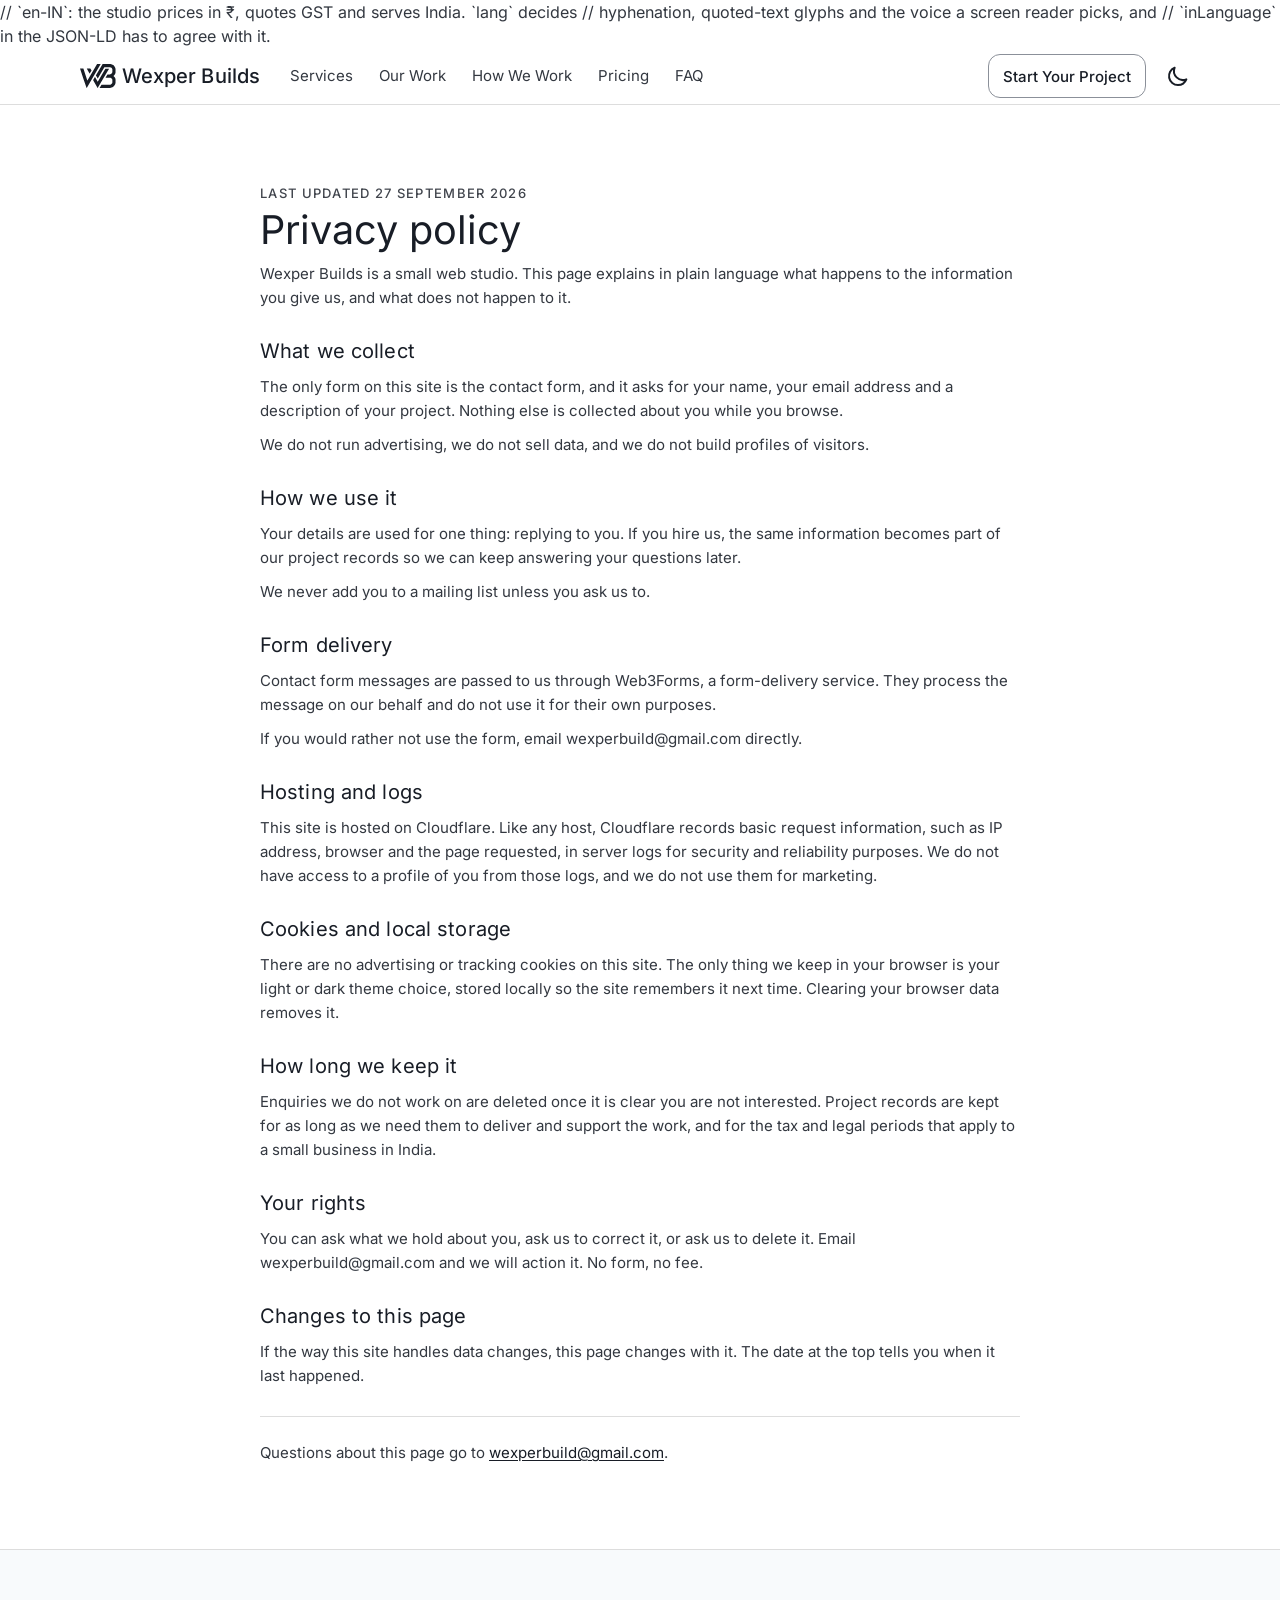
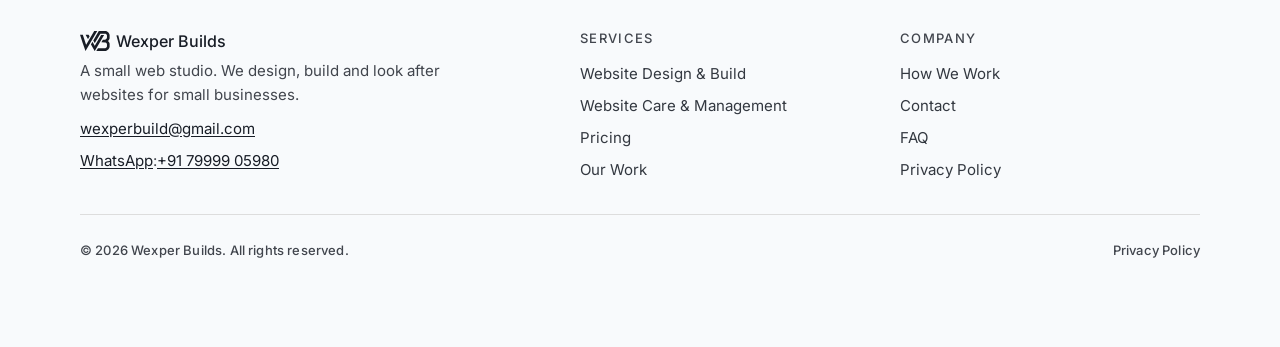
==== commit bd67d912: "Add files via upload" ====
--- a/privacy/index.html
+++ b/privacy/index.html
@@ -1,4 +1,9 @@
-<!DOCTYPE html><html lang="en"><head><meta charset="UTF-8"><meta name="viewport" content="width=device-width, initial-scale=1.0"><link rel="icon" type="image/svg+xml" href="/favicon.svg"><link rel="icon" type="image/png" href="/favicon.png" sizes="32x32"><link rel="apple-touch-icon" sizes="180x180" href="/apple-touch-icon.png"><meta name="generator" content="Astro v7.3.5"><!-- Declared before the theme script below so the script can find it. --><meta name="theme-color" content="#ffffff" id="theme-color-meta"><link rel="preload" href="/_astro/inter-latin-400-normal.C38fXH4l.woff2" as="font" type="font/woff2" crossorigin><link rel="preload" href="/_astro/inter-latin-500-normal.Cerq10X2.woff2" as="font" type="font/woff2" crossorigin><link rel="preconnect" href="https://api.web3forms.com"><script>
+<!DOCTYPE html>// `en-IN`: the studio prices in ₹, quotes GST and serves India. `lang` decides // hyphenation, quoted-text glyphs and the voice a screen reader picks, and // `inLanguage` in the JSON-LD has to agree with it.<html lang="en-IN"><head><meta charset="UTF-8"><!-- viewport-fit=cover lets the page paint edge-to-edge on notched phones
+         instead of letterboxing inside the safe area, which makes
+         env(safe-area-inset-*) non-zero. Everything that touches a screen edge
+         (header, menu panel, container-page, footer, hero height) then carries
+         the matching inset; on desktop and in portrait every inset is 0 and the
+         max()/calc() below collapse back to the ordinary values. --><meta name="viewport" content="width=device-width, initial-scale=1.0, viewport-fit=cover"><link rel="icon" type="image/svg+xml" href="/favicon.svg"><link rel="icon" type="image/png" href="/favicon.png" sizes="32x32"><link rel="apple-touch-icon" sizes="180x180" href="/apple-touch-icon.png"><meta name="generator" content="Astro v7.3.5"><!-- Declared before the theme script below so the script can find it. --><meta name="theme-color" content="#ffffff" id="theme-color-meta"><link rel="preload" href="/_astro/inter-latin-400-normal.C38fXH4l.woff2" as="font" type="font/woff2" crossorigin><link rel="preload" href="/_astro/inter-latin-500-normal.Cerq10X2.woff2" as="font" type="font/woff2" crossorigin><link rel="preconnect" href="https://api.web3forms.com"><script>
       (function () {
         var root = document.documentElement;
         root.classList.add('js');
@@ -13,15 +18,28 @@
         // Fail-safe: the reveal styles are armed here but released by the
         // module script below. If that script never runs, nothing must stay
         // hidden — release every reveal after 2.5s.
+        // The guard is the `data-reveal-armed` flag the module script sets once
+        // it has attached its observer, not "is anything visible yet". The
+        // hero is a full viewport tall, so the first `.reveal` (#stakes) starts
+        // exactly at the fold by design and cannot intersect before the visitor
+        // scrolls: an `is-visible` guard was therefore always true at 2.5s and
+        // released every section at once, which silently disabled the whole
+        // stagger for anyone who did not scroll inside the first 2.5 seconds.
         setTimeout(function () {
-          if (!document.querySelector('.reveal.is-visible')) {
-            var targets = document.querySelectorAll('.reveal');
-            for (var i = 0; i < targets.length; i++) targets[i].classList.add('is-visible');
-          }
+          if (document.documentElement.hasAttribute('data-reveal-armed')) return;
+          var targets = document.querySelectorAll('.reveal');
+          for (var i = 0; i < targets.length; i++) targets[i].classList.add('is-visible');
         }, 2500);
       })();
-    </script><title>Privacy Policy — Wexper Builds</title><meta name="description" content="How Wexper Builds collects, uses and protects the information you share when you contact us."><link rel="canonical" href="https://wexper.in/privacy/"><!-- Open Graph / Facebook. URL and structured data are omitted on noindex
+    </script><title>Privacy Policy: Wexper Builds</title><meta name="description" content="What the contact form collects, how it is used, how long it is kept, and how to ask for a copy or a deletion. No tracking cookies, no ads, no mailing list."><link rel="canonical" href="https://wexper.in/privacy/"><!-- Open Graph / Facebook. URL and structured data are omitted on noindex
          pages — /404 and /500 are not routable URLs, so pointing social cards
-         or an Organization graph at them would advertise a page that 404s. --><meta property="og:type" content="website"><meta property="og:site_name" content="Wexper Builds"><meta property="og:locale" content="en_IN"><meta property="og:url" content="https://wexper.in/privacy/"><meta property="og:title" content="Privacy Policy — Wexper Builds"><meta property="og:description" content="How Wexper Builds collects, uses and protects the information you share when you contact us."><meta property="og:image" content="https://wexper.in/og.png"><meta property="og:image:type" content="image/png"><meta property="og:image:width" content="1200"><meta property="og:image:height" content="630"><meta property="og:image:alt" content="Wexper Builds — custom websites for small businesses"><!-- Twitter --><meta name="twitter:card" content="summary_large_image"><meta name="twitter:url" content="https://wexper.in/privacy/"><meta name="twitter:title" content="Privacy Policy — Wexper Builds"><meta name="twitter:description" content="How Wexper Builds collects, uses and protects the information you share when you contact us."><meta name="twitter:image" content="https://wexper.in/og.png"><meta name="twitter:image:alt" content="Wexper Builds — custom websites for small businesses"><script type="application/ld+json">{"@context":"https://schema.org","@graph":[{"@type":"Organization","@id":"https://wexper.in/#organization","name":"Wexper Builds","url":"https://wexper.in/","email":"wexperbuild@gmail.com","logo":"https://wexper.in/logo.png","contactPoint":{"@type":"ContactPoint","contactType":"customer support","email":"wexperbuild@gmail.com","availableLanguage":["en"],"areaServed":"IN"}},{"@type":"WebSite","@id":"https://wexper.in/#website","name":"Wexper Builds","url":"https://wexper.in/","inLanguage":"en","publisher":{"@id":"https://wexper.in/#organization"}},{"@type":"Product","@id":"https://wexper.in/#starter-package","name":"Website Design & Build (Starter Package)","description":"A one-off site you own outright. We design it, build it, register the domain, set up the hosting and hand over every file.","image":"https://wexper.in/og.png","brand":{"@id":"https://wexper.in/#organization"},"offers":{"@type":"Offer","price":"4999","priceCurrency":"INR","url":"https://wexper.in/#pricing"}},{"@type":"Product","@id":"https://wexper.in/#managed-package","name":"Website Care & Management (Managed Package)","description":"The build plus everything after it. We keep the site updated, handle the renewals and answer first when something needs attention.","image":"https://wexper.in/og.png","brand":{"@id":"https://wexper.in/#organization"},"offers":{"@type":"Offer","price":"7999","priceCurrency":"INR","url":"https://wexper.in/#pricing"}}]}</script><link rel="stylesheet" href="/_astro/Layout.dYa1LRDs.css"></head><body class="antialiased bg-canvas text-body"><a href="#main" class="sr-only focus:not-sr-only focus:absolute focus:top-sm focus:left-sm focus:z-[60] focus:bg-canvas focus:text-ink focus:px-md focus:py-sm focus:rounded-sm focus:shadow-sm">Skip to content</a><header class="bg-canvas text-ink text-body-md border-b border-hairline sticky top-0 z-50"><div class="container-page h-[64px] flex items-center justify-between"><div class="flex items-center gap-lg"><a href="/" class="inline-flex items-center gap-sm rounded-sm transition-opacity hover:opacity-80" translate="no"><span aria-hidden="true" class="w-8 h-8 shrink-0 rounded-sm bg-primary text-on-primary text-label-md font-medium inline-flex items-center justify-center">W</span><span class="font-medium text-title-sm whitespace-nowrap min-[400px]:text-title-lg">Wexper Builds</span></a><nav class="hidden lg:flex items-center gap-xs" aria-label="Primary"><a href="/#services" class="px-sm inline-flex items-center min-h-[44px] text-body hover:text-ink transition-colors">Services</a><a href="/#work" class="px-sm inline-flex items-center min-h-[44px] text-body hover:text-ink transition-colors">Our Work</a><a href="/process/" class="px-sm inline-flex items-center min-h-[44px] text-body hover:text-ink transition-colors">How We Work</a><a href="/#pricing" class="px-sm inline-flex items-center min-h-[44px] text-body hover:text-ink transition-colors">Pricing</a><a href="/#faq" class="px-sm inline-flex items-center min-h-[44px] text-body hover:text-ink transition-colors">FAQ</a></nav></div><div class="flex items-center gap-sm"><a href="/#contact" class="hidden lg:inline-flex btn-secondary btn-compact">Start Your Project</a><button id="theme-toggle" type="button" class="p-2 min-h-[44px] min-w-[44px] inline-flex items-center justify-center text-ink rounded-full transition-colors hover:bg-surface-soft" aria-label="Toggle colour theme" aria-pressed="false" title="Toggle colour theme"><svg class="w-6 h-6 dark:hidden" aria-hidden="true" fill="none" viewBox="0 0 24 24" stroke="currentColor"><path stroke-linecap="round" stroke-linejoin="round" stroke-width="2" d="M20.354 15.354A9 9 0 018.646 3.646 9.003 9.003 0 0012 21a9.003 9.003 0 008.354-5.646z"></path></svg><svg class="w-6 h-6 hidden dark:block" aria-hidden="true" fill="none" viewBox="0 0 24 24" stroke="currentColor"><path stroke-linecap="round" stroke-linejoin="round" stroke-width="2" d="M12 3v1m0 16v1m9-9h-1M4 12H3m15.364 6.364l-.707.707M6.343 6.343l-.707.707m12.728 0l-.707.707M6.343 17.657l-.707.707M16 12a4 4 0 11-8 0 4 4 0 018 0z"></path></svg></button><!-- Native disclosure: the menu opens and closes without JavaScript. The
-           panel is fixed below the 64px bar so the bar never grows around it
-           and the dropdown spans the full viewport width on phones. --><details id="mobile-nav" class="lg:hidden group relative"><summary class="p-2 min-h-[44px] min-w-[44px] inline-flex items-center justify-center text-ink rounded-full cursor-pointer list-none hover:bg-surface-soft transition-colors [&amp;::-webkit-details-marker]:hidden"><span class="sr-only">Menu</span><svg class="w-6 h-6 group-open:hidden" aria-hidden="true" fill="none" viewBox="0 0 24 24" stroke="currentColor"><path stroke-linecap="round" stroke-linejoin="round" stroke-width="2" d="M4 6h16M4 12h16M4 18h16"></path></svg><svg class="w-6 h-6 hidden group-open:block" aria-hidden="true" fill="none" viewBox="0 0 24 24" stroke="currentColor"><path stroke-linecap="round" stroke-linejoin="round" stroke-width="2" d="M6 18L18 6M6 6l12 12"></path></svg></summary><div class="fixed left-0 right-0 top-[64px] border-b border-hairline bg-canvas shadow-[0_12px_24px_-16px_rgba(0,0,0,0.35)]"><nav class="container-page flex flex-col py-md gap-xs" aria-label="Mobile"><a href="/#services" class="text-label-md py-sm px-sm -mx-sm min-h-[44px] flex items-center rounded-sm hover:bg-surface-soft transition-colors">Services</a><a href="/#work" class="text-label-md py-sm px-sm -mx-sm min-h-[44px] flex items-center rounded-sm hover:bg-surface-soft transition-colors">Our Work</a><a href="/process/" class="text-label-md py-sm px-sm -mx-sm min-h-[44px] flex items-center rounded-sm hover:bg-surface-soft transition-colors">How We Work</a><a href="/#pricing" class="text-label-md py-sm px-sm -mx-sm min-h-[44px] flex items-center rounded-sm hover:bg-surface-soft transition-colors">Pricing</a><a href="/#faq" class="text-label-md py-sm px-sm -mx-sm min-h-[44px] flex items-center rounded-sm hover:bg-surface-soft transition-colors">FAQ</a><a href="/#contact" class="btn-secondary btn-compact self-start mt-xs">Start Your Project</a></nav></div></details></div></div></header><script type="module">globalThis.process??={},globalThis.process.env??={};var e=document.getElementById(`mobile-nav`),t=document.getElementById(`theme-toggle`);e?.querySelectorAll(`a`).forEach(t=>{t.addEventListener(`click`,()=>e?.removeAttribute(`open`))}),document.addEventListener(`keydown`,t=>{t.key===`Escape`&&e?.open&&(e.removeAttribute(`open`),e.querySelector(`summary`)?.focus())}),document.addEventListener(`click`,t=>{e?.open&&t.target instanceof Node&&!e.contains(t.target)&&e.removeAttribute(`open`)});var n=()=>{let e=document.documentElement,n=getComputedStyle(e).getPropertyValue(`--wb-canvas`).trim();document.getElementById(`theme-color-meta`)?.setAttribute(`content`,n||`#ffffff`),t?.setAttribute(`aria-pressed`,String(e.getAttribute(`data-theme`)===`dark`))};n(),t?.addEventListener(`click`,()=>{let e=document.documentElement,t=e.getAttribute(`data-theme`)===`dark`?`light`:`dark`;e.setAttribute(`data-theme`,t);try{localStorage.setItem(`wb-theme`,t)}catch{}n()});var r=document.querySelectorAll(`nav[aria-label="Primary"] a, nav[aria-label="Mobile"] a`),i=()=>{let e=window.location.hash,t=window.location.pathname;r.forEach(n=>{let r=n.getAttribute(`href`)??``;e.length>1&&r.endsWith(e)?n.setAttribute(`aria-current`,`location`):r===t?n.setAttribute(`aria-current`,`page`):n.removeAttribute(`aria-current`)})};window.addEventListener(`hashchange`,i),i();</script><main id="main" tabindex="-1"><section class="container-page py-section"><div class="max-w-[760px] mx-auto"><div class="mb-xl"><p class="eyebrow text-muted mb-xs">Last updated 27 September 2026</p><h1 class="text-display-lg text-ink mb-sm">Privacy policy</h1><p class="text-body-md text-body">Wexper Builds is a small web studio. This page explains in plain language what happens to the information you give us, and what does not happen to it.</p></div><div class="space-y-xl"><section id="what-we-collect"><h2 class="text-title-lg text-ink mb-sm">What we collect</h2><p class="text-body-md text-body mb-sm last:mb-0">The only form on this site is the contact form, and it asks for your name, your email address and a description of your project. Nothing else is collected about you while you browse.</p><p class="text-body-md text-body mb-sm last:mb-0">We do not run advertising, we do not sell data, and we do not build profiles of visitors.</p></section><section id="how-we-use-it"><h2 class="text-title-lg text-ink mb-sm">How we use it</h2><p class="text-body-md text-body mb-sm last:mb-0">Your details are used for one thing: replying to you. If you hire us, the same information becomes part of our project records so we can keep answering your questions later.</p><p class="text-body-md text-body mb-sm last:mb-0">We never add you to a mailing list unless you ask us to.</p></section><section id="form-delivery"><h2 class="text-title-lg text-ink mb-sm">Form delivery</h2><p class="text-body-md text-body mb-sm last:mb-0">Contact form messages are passed to us through Web3Forms, a form-delivery service. They process the message on our behalf and do not use it for their own purposes.</p><p class="text-body-md text-body mb-sm last:mb-0">If you would rather not use the form, email wexperbuild@gmail.com directly.</p></section><section id="hosting-and-logs"><h2 class="text-title-lg text-ink mb-sm">Hosting and logs</h2><p class="text-body-md text-body mb-sm last:mb-0">This site is hosted on Cloudflare. Like any host, Cloudflare records basic request information, such as IP address, browser and the page requested, in server logs for security and reliability purposes. We do not have access to a profile of you from those logs, and we do not use them for marketing.</p></section><section id="cookies-and-storage"><h2 class="text-title-lg text-ink mb-sm">Cookies and local storage</h2><p class="text-body-md text-body mb-sm last:mb-0">There are no advertising or tracking cookies on this site. The only thing we keep in your browser is your light or dark theme choice, stored locally so the site remembers it next time. Clearing your browser data removes it.</p></section><section id="retention"><h2 class="text-title-lg text-ink mb-sm">How long we keep it</h2><p class="text-body-md text-body mb-sm last:mb-0">Enquiries we do not work on are deleted once it is clear you are not interested. Project records are kept for as long as we need them to deliver and support the work, and for the tax and legal periods that apply to a small business in India.</p></section><section id="your-rights"><h2 class="text-title-lg text-ink mb-sm">Your rights</h2><p class="text-body-md text-body mb-sm last:mb-0">You can ask what we hold about you, ask us to correct it, or ask us to delete it. Email wexperbuild@gmail.com and we will action it. No form, no fee.</p></section><section id="changes"><h2 class="text-title-lg text-ink mb-sm">Changes to this page</h2><p class="text-body-md text-body mb-sm last:mb-0">If the way this site handles data changes, this page changes with it. The date at the top tells you when it last happened.</p></section></div><div class="mt-xl pt-lg border-t border-hairline"><p class="text-body-md text-body">Questions about this page go to <a href="mailto:wexperbuild@gmail.com" class="link-inline">wexperbuild@gmail.com</a>.</p></div></div></section></main><footer class="bg-surface-soft text-body border-t border-hairline"><div class="container-page py-section"><div class="grid grid-cols-1 md:grid-cols-2 lg:grid-cols-[1.6fr_1fr_1fr] gap-lg"><div class="max-w-[360px]"><span class="text-title-sm text-ink block mb-xs" translate="no">Wexper Builds</span><p class="text-body-md text-muted">A small web studio. We design, build and look after websites for small businesses.</p><a href="mailto:wexperbuild@gmail.com" class="text-body-md text-link underline underline-offset-2 inline-flex items-center min-h-[44px] md:min-h-[32px] mt-xs -ml-sm px-sm hover:text-link-active transition-colors">wexperbuild@gmail.com</a></div><div><p class="eyebrow text-muted mb-sm">Services</p><ul class="text-body-md"><li><a href="/#services" class="inline-flex items-center min-h-[44px] md:min-h-[32px] -ml-sm px-sm hover:text-ink transition-colors">Website Design &amp; Build</a></li><li><a href="/#pricing" class="inline-flex items-center min-h-[44px] md:min-h-[32px] -ml-sm px-sm hover:text-ink transition-colors">Website Care &amp; Management</a></li><li><a href="/#pricing" class="inline-flex items-center min-h-[44px] md:min-h-[32px] -ml-sm px-sm hover:text-ink transition-colors">Pricing</a></li><li><a href="/#work" class="inline-flex items-center min-h-[44px] md:min-h-[32px] -ml-sm px-sm hover:text-ink transition-colors">Our Work</a></li></ul></div><div><p class="eyebrow text-muted mb-sm">Company</p><ul class="text-body-md"><li><a href="/process/" class="inline-flex items-center min-h-[44px] md:min-h-[32px] -ml-sm px-sm hover:text-ink transition-colors">How We Work</a></li><li><a href="/#contact" class="inline-flex items-center min-h-[44px] md:min-h-[32px] -ml-sm px-sm hover:text-ink transition-colors">Contact</a></li><li><a href="/#faq" class="inline-flex items-center min-h-[44px] md:min-h-[32px] -ml-sm px-sm hover:text-ink transition-colors">FAQ</a></li><li><a href="/privacy/" class="inline-flex items-center min-h-[44px] md:min-h-[32px] -ml-sm px-sm hover:text-ink transition-colors">Privacy Policy</a></li></ul></div></div><div class="mt-xl pt-lg border-t border-hairline text-center md:text-left flex flex-col md:flex-row justify-between items-center gap-sm"><p class="text-caption text-muted">&copy; 2026 Wexper Builds. All rights reserved.</p><a href="/privacy/" class="text-caption text-muted py-xs px-sm -mx-sm inline-flex items-center min-h-[44px] md:min-h-[32px] hover:text-ink transition-colors">Privacy Policy</a></div></div></footer></body></html><script type="module">globalThis.process??={},globalThis.process.env??={};var e=document.querySelectorAll(`.reveal`);if(e.length){if(document.querySelectorAll(`.reveal-item`).forEach(e=>{let t=e.parentElement?.children;t&&e.style.setProperty(`--reveal-n`,String(Array.prototype.indexOf.call(t,e)+1))}),!(`IntersectionObserver`in window))e.forEach(e=>e.classList.add(`is-visible`));else{let t=new IntersectionObserver(e=>{e.forEach(e=>{e.isIntersecting&&(e.target.classList.add(`is-visible`),t.unobserve(e.target))})},{threshold:0,rootMargin:`0px 0px -8% 0px`});e.forEach(e=>t.observe(e))}}</script>+         or an Organization graph at them would advertise a page that 404s. --><meta property="og:type" content="website"><meta property="og:site_name" content="Wexper Builds"><meta property="og:locale" content="en_IN"><meta property="og:url" content="https://wexper.in/privacy/"><meta property="og:title" content="Privacy Policy: Wexper Builds"><meta property="og:description" content="What the contact form collects, how it is used, how long it is kept, and how to ask for a copy or a deletion. No tracking cookies, no ads, no mailing list."><meta property="og:image" content="https://wexper.in/og.png"><meta property="og:image:type" content="image/png"><meta property="og:image:width" content="1200"><meta property="og:image:height" content="630"><meta property="og:image:alt" content="Wexper Builds: custom websites for small businesses"><!-- Twitter --><meta name="twitter:card" content="summary_large_image"><meta name="twitter:url" content="https://wexper.in/privacy/"><meta name="twitter:title" content="Privacy Policy: Wexper Builds"><meta name="twitter:description" content="What the contact form collects, how it is used, how long it is kept, and how to ask for a copy or a deletion. No tracking cookies, no ads, no mailing list."><meta name="twitter:image" content="https://wexper.in/og.png"><meta name="twitter:image:alt" content="Wexper Builds: custom websites for small businesses"><script type="application/ld+json">{"@context":"https://schema.org","@graph":[{"@type":"Organization","@id":"https://wexper.in/#organization","name":"Wexper Builds","url":"https://wexper.in/","email":"wexperbuild@gmail.com","logo":"https://wexper.in/logo.png","contactPoint":{"@type":"ContactPoint","contactType":"customer support","email":"wexperbuild@gmail.com","telephone":"+917999905980","availableLanguage":["en"],"areaServed":"IN"}},{"@type":"WebSite","@id":"https://wexper.in/#website","name":"Wexper Builds","url":"https://wexper.in/","inLanguage":"en-IN","publisher":{"@id":"https://wexper.in/#organization"}},{"@type":"Product","@id":"https://wexper.in/#starter-package","name":"Website Design & Build (Starter Package)","description":"A one-off site you own outright. We design it, build it, register the domain, set up the hosting and hand over every file.","image":"https://wexper.in/og.png","brand":{"@id":"https://wexper.in/#organization"},"offers":{"@type":"Offer","price":"7999","priceCurrency":"INR","url":"https://wexper.in/#pricing"}},{"@type":"Product","@id":"https://wexper.in/#managed-package","name":"Website Care & Management (Managed Package)","description":"The build plus everything after it. We keep the site updated, handle the renewals and answer first when something needs attention.","image":"https://wexper.in/og.png","brand":{"@id":"https://wexper.in/#organization"},"offers":{"@type":"Offer","price":"14999","priceCurrency":"INR","url":"https://wexper.in/#pricing"}},{"@type":"Service","@id":"https://wexper.in/#starter-service","name":"Website Design & Build (Starter Package)","serviceType":"Website Design & Build","description":"A one-off site you own outright. We design it, build it, register the domain, set up the hosting and hand over every file.","provider":{"@id":"https://wexper.in/#organization"},"areaServed":{"@type":"Country","name":"India"},"offers":{"@type":"Offer","price":"7999","priceCurrency":"INR","url":"https://wexper.in/#pricing"}},{"@type":"Service","@id":"https://wexper.in/#managed-service","name":"Website Care & Management (Managed Package)","serviceType":"Website Care & Management","description":"The build plus everything after it. We keep the site updated, handle the renewals and answer first when something needs attention.","provider":{"@id":"https://wexper.in/#organization"},"areaServed":{"@type":"Country","name":"India"},"offers":{"@type":"Offer","price":"14999","priceCurrency":"INR","url":"https://wexper.in/#pricing"}}]}</script><link rel="stylesheet" href="/_astro/Layout.O0_yUp8v.css"></head><body class="antialiased bg-canvas text-body"><a href="#main" class="sr-only focus:not-sr-only focus:absolute focus:top-[calc(var(--spacing-sm)+env(safe-area-inset-top))] focus:left-sm focus:z-[60] focus:bg-canvas focus:text-ink focus:px-md focus:py-sm focus:rounded-sm focus:shadow-sm">Skip to content</a><header class="bg-canvas text-ink text-body-md border-b border-hairline sticky top-0 z-50 pt-[env(safe-area-inset-top)]"><div class="container-page h-[56px] flex items-center justify-between"><div class="flex items-center gap-lg"><!-- The monogram is drawn at the brand sheet's lockup proportions: mark
+           height 1.66× the name's cap height, a gap of 0.47× the cap height,
+           so it scales with the title it sits beside. currentColor keeps it on
+           the same token as the text in both themes. --><a href="/" class="inline-flex items-center gap-xs min-h-[44px] rounded-sm transition-opacity hover:opacity-80" translate="no"><svg class="h-5 w-auto shrink-0 min-[400px]:h-6" viewBox="0 0 292 197" aria-hidden="true" focusable="false"><path fill="currentColor" fill-rule="evenodd" d="M141.5 0L169 0L169.9 0.8L58.8 190.5L55.1 196.5L54.3 196.8L54.2 196.8L26.3 117.3L0.2 37.5L1 37L26.3 37.1L27.8 37.8L59.3 132.8L60.8 135.3L134.3 10.1L140.3 0.4ZM186.5 0L250.3 0L257 1.2L266.8 5.2L273 9.2L277.7 13.3L284.8 22L289.8 32.1L291.9 40.8L291.7 71.8L289.8 78.6L285.8 86.5L280.8 92.8L274.9 98.5L280.8 104.2L284.8 109.3L288.8 115.7L290.8 120.5L292 126.5L291.8 156.8L287.8 168.5L280.8 179.1L271 187.9L264.4 191.8L259.5 193.8L259.3 193.9L253 195.8L245.3 196.9L160.5 196.5L175.3 171.9L176.8 170.3L241.5 170.3L248.3 169.8L253.6 167.8L260 162.8L263.8 157.5L265.8 151.3L265.6 129.5L264.1 125.3L261.8 121.3L256.5 116.3L250.9 113.3L246.8 112.2L211.5 112L210.5 111.5L225.5 85.9L245 85.4L249 84.8L253.5 82.8L257.5 79.7L260.8 76.3L263.8 71.7L265.8 64.8L265.6 44L264.7 40.5L261.8 35.3L258 31.3L253.3 28.3L245.5 26.2L200.3 26.3L145.8 119.4L144.3 117.8L130.9 94.8L131.1 92.5L182.3 5.2L185.3 0.4ZM56.7 37.3L84.5 37.4L93.9 52.3L94.3 53.5L93.8 54.8L79.5 78.1L79.3 78.2L78.1 77.8L56.4 38.8ZM208.2 39.3L237.3 39L237.8 40L226.3 58.6L149.8 189.8L145.8 196.3L144.7 196.5L144.5 196.4L108.3 133.7L108.1 131.5L122.3 107.2L123.5 106.6L144.3 144.5L145.8 145.3Z"></path></svg><span class="font-medium text-title-sm whitespace-nowrap min-[400px]:text-title-lg">Wexper Builds</span></a><nav class="hidden lg:flex items-center gap-xs" aria-label="Primary"><a href="/#services" class="px-sm inline-flex items-center min-h-[44px] text-body hover:text-ink transition-colors">Services</a><a href="/#work" class="px-sm inline-flex items-center min-h-[44px] text-body hover:text-ink transition-colors">Our Work</a><a href="/process/" class="px-sm inline-flex items-center min-h-[44px] text-body hover:text-ink transition-colors">How We Work</a><a href="/#pricing" class="px-sm inline-flex items-center min-h-[44px] text-body hover:text-ink transition-colors">Pricing</a><a href="/#faq" class="px-sm inline-flex items-center min-h-[44px] text-body hover:text-ink transition-colors">FAQ</a></nav></div><div class="flex items-center gap-sm"><a href="/#contact" class="hidden lg:inline-flex btn-secondary btn-compact">Start Your Project</a><button id="theme-toggle" type="button" class="p-2 min-h-[44px] min-w-[44px] inline-flex items-center justify-center text-ink rounded-full transition-colors hover:bg-surface-soft" aria-label="Toggle colour theme" aria-pressed="false" title="Toggle colour theme"><svg class="w-6 h-6 dark:hidden" aria-hidden="true" fill="none" viewBox="0 0 24 24" stroke="currentColor"><path stroke-linecap="round" stroke-linejoin="round" stroke-width="2" d="M20.354 15.354A9 9 0 018.646 3.646 9.003 9.003 0 0012 21a9.003 9.003 0 008.354-5.646z"></path></svg><svg class="w-6 h-6 hidden dark:block" aria-hidden="true" fill="none" viewBox="0 0 24 24" stroke="currentColor"><path stroke-linecap="round" stroke-linejoin="round" stroke-width="2" d="M12 3v1m0 16v1m9-9h-1M4 12H3m15.364 6.364l-.707.707M6.343 6.343l-.707.707m12.728 0l-.707.707M6.343 17.657l-.707.707M16 12a4 4 0 11-8 0 4 4 0 018 0z"></path></svg></button><!-- Native disclosure: the menu opens and closes without JavaScript. The
+           panel is fixed below the 56px bar so the bar never grows around it
+           and the dropdown spans the full viewport width on phones.
+           Its top and max-height carry the same inset as the bar above, so the
+           panel still starts at the bar's real bottom edge when the status bar
+           sits over the page; the bottom inset keeps the last item clear of the
+           home indicator. Left and right come from container-page below. --><details id="mobile-nav" class="lg:hidden group relative"><summary class="p-2 min-h-[44px] min-w-[44px] inline-flex items-center justify-center text-ink rounded-full cursor-pointer list-none hover:bg-surface-soft transition-colors [&amp;::-webkit-details-marker]:hidden"><span class="sr-only">Menu</span><svg class="w-6 h-6 group-open:hidden" aria-hidden="true" fill="none" viewBox="0 0 24 24" stroke="currentColor"><path stroke-linecap="round" stroke-linejoin="round" stroke-width="2" d="M4 6h16M4 12h16M4 18h16"></path></svg><svg class="w-6 h-6 hidden group-open:block" aria-hidden="true" fill="none" viewBox="0 0 24 24" stroke="currentColor"><path stroke-linecap="round" stroke-linejoin="round" stroke-width="2" d="M6 18L18 6M6 6l12 12"></path></svg></summary><div class="fixed left-0 right-0 top-[calc(56px+env(safe-area-inset-top))] max-h-[calc(100svh-56px-env(safe-area-inset-top))] pb-[env(safe-area-inset-bottom)] overflow-y-auto overscroll-contain border-b border-hairline bg-canvas shadow-[0_12px_24px_-16px_rgba(0,0,0,0.35)]"><nav class="container-page flex flex-col py-md gap-xs" aria-label="Mobile"><a href="/#services" class="text-label-md py-sm px-sm -mx-sm min-h-[44px] flex items-center rounded-sm hover:bg-surface-soft transition-colors">Services</a><a href="/#work" class="text-label-md py-sm px-sm -mx-sm min-h-[44px] flex items-center rounded-sm hover:bg-surface-soft transition-colors">Our Work</a><a href="/process/" class="text-label-md py-sm px-sm -mx-sm min-h-[44px] flex items-center rounded-sm hover:bg-surface-soft transition-colors">How We Work</a><a href="/#pricing" class="text-label-md py-sm px-sm -mx-sm min-h-[44px] flex items-center rounded-sm hover:bg-surface-soft transition-colors">Pricing</a><a href="/#faq" class="text-label-md py-sm px-sm -mx-sm min-h-[44px] flex items-center rounded-sm hover:bg-surface-soft transition-colors">FAQ</a><a href="/#contact" class="btn-secondary btn-compact self-start mt-xs">Start Your Project</a></nav></div></details></div></div></header><script type="module">globalThis.process??={},globalThis.process.env??={};var e=document.getElementById(`mobile-nav`),t=document.getElementById(`theme-toggle`),n=e=>{let t=document.documentElement;if(e!==t.classList.contains(`nav-open`)){if(e){let e=window.innerWidth-t.clientWidth;e>0&&t.style.setProperty(`padding-right`,`${e}px`),t.classList.add(`nav-open`)}else t.classList.remove(`nav-open`),t.style.removeProperty(`padding-right`)}};e?.addEventListener(`toggle`,e=>n(e.currentTarget.open)),matchMedia(`(min-width: 1024px)`).addEventListener(`change`,t=>{t.matches&&e?.removeAttribute(`open`)}),e?.querySelectorAll(`a`).forEach(t=>{t.addEventListener(`click`,()=>e?.removeAttribute(`open`))}),document.addEventListener(`keydown`,t=>{t.key===`Escape`&&e?.open&&(e.removeAttribute(`open`),e.querySelector(`summary`)?.focus())}),document.addEventListener(`click`,t=>{e?.open&&t.target instanceof Node&&!e.contains(t.target)&&e.removeAttribute(`open`)});var r=()=>{let e=document.documentElement,n=getComputedStyle(e).getPropertyValue(`--wb-canvas`).trim();document.getElementById(`theme-color-meta`)?.setAttribute(`content`,n||`#ffffff`),t?.setAttribute(`aria-pressed`,String(e.getAttribute(`data-theme`)===`dark`))};r(),t?.addEventListener(`click`,()=>{let e=document.documentElement,t=e.getAttribute(`data-theme`)===`dark`?`light`:`dark`;e.setAttribute(`data-theme`,t);try{localStorage.setItem(`wb-theme`,t)}catch{}r()});var i=document.querySelectorAll(`nav[aria-label="Primary"] a, nav[aria-label="Mobile"] a`),a=()=>{let e=window.location.hash,t=window.location.pathname;i.forEach(n=>{let r=n.getAttribute(`href`)??``;e.length>1&&r.endsWith(e)?n.setAttribute(`aria-current`,`location`):r===t?n.setAttribute(`aria-current`,`page`):n.removeAttribute(`aria-current`)})};window.addEventListener(`hashchange`,a),a();</script><main id="main" tabindex="-1"><section class="container-page py-section"><div class="max-w-[760px] mx-auto"><div class="mb-xl"><p class="eyebrow text-muted mb-xs">Last updated 27 September 2026</p><h1 class="text-display-lg text-ink mb-sm">Privacy policy</h1><p class="text-body-md text-body">Wexper Builds is a small web studio. This page explains in plain language what happens to the information you give us, and what does not happen to it.</p></div><div class="space-y-xl"><section id="what-we-collect"><h2 class="text-title-lg text-ink mb-sm">What we collect</h2><p class="text-body-md text-body mb-sm last:mb-0">The only form on this site is the contact form, and it asks for your name, your email address and a description of your project. Nothing else is collected about you while you browse.</p><p class="text-body-md text-body mb-sm last:mb-0">We do not run advertising, we do not sell data, and we do not build profiles of visitors.</p></section><section id="how-we-use-it"><h2 class="text-title-lg text-ink mb-sm">How we use it</h2><p class="text-body-md text-body mb-sm last:mb-0">Your details are used for one thing: replying to you. If you hire us, the same information becomes part of our project records so we can keep answering your questions later.</p><p class="text-body-md text-body mb-sm last:mb-0">We never add you to a mailing list unless you ask us to.</p></section><section id="form-delivery"><h2 class="text-title-lg text-ink mb-sm">Form delivery</h2><p class="text-body-md text-body mb-sm last:mb-0">Contact form messages are passed to us through Web3Forms, a form-delivery service. They process the message on our behalf and do not use it for their own purposes.</p><p class="text-body-md text-body mb-sm last:mb-0">If you would rather not use the form, email wexperbuild@gmail.com directly.</p></section><section id="hosting-and-logs"><h2 class="text-title-lg text-ink mb-sm">Hosting and logs</h2><p class="text-body-md text-body mb-sm last:mb-0">This site is hosted on Cloudflare. Like any host, Cloudflare records basic request information, such as IP address, browser and the page requested, in server logs for security and reliability purposes. We do not have access to a profile of you from those logs, and we do not use them for marketing.</p></section><section id="cookies-and-storage"><h2 class="text-title-lg text-ink mb-sm">Cookies and local storage</h2><p class="text-body-md text-body mb-sm last:mb-0">There are no advertising or tracking cookies on this site. The only thing we keep in your browser is your light or dark theme choice, stored locally so the site remembers it next time. Clearing your browser data removes it.</p></section><section id="retention"><h2 class="text-title-lg text-ink mb-sm">How long we keep it</h2><p class="text-body-md text-body mb-sm last:mb-0">Enquiries we do not work on are deleted once it is clear you are not interested. Project records are kept for as long as we need them to deliver and support the work, and for the tax and legal periods that apply to a small business in India.</p></section><section id="your-rights"><h2 class="text-title-lg text-ink mb-sm">Your rights</h2><p class="text-body-md text-body mb-sm last:mb-0">You can ask what we hold about you, ask us to correct it, or ask us to delete it. Email wexperbuild@gmail.com and we will action it. No form, no fee.</p></section><section id="changes"><h2 class="text-title-lg text-ink mb-sm">Changes to this page</h2><p class="text-body-md text-body mb-sm last:mb-0">If the way this site handles data changes, this page changes with it. The date at the top tells you when it last happened.</p></section></div><div class="mt-xl pt-lg border-t border-hairline"><p class="text-body-md text-body">Questions about this page go to <a href="mailto:wexperbuild@gmail.com" class="link-inline">wexperbuild@gmail.com</a>.</p></div></div></section></main><footer class="bg-surface-soft text-body border-t border-hairline pb-[env(safe-area-inset-bottom)]"><div class="container-page py-section"><div class="grid grid-cols-1 md:grid-cols-2 lg:grid-cols-[1.6fr_1fr_1fr] gap-lg"><div class="max-w-[360px]"><p class="flex items-center gap-xs text-title-sm text-ink mb-xs" translate="no"><svg class="h-5 w-auto shrink-0" viewBox="0 0 292 197" aria-hidden="true" focusable="false"><path fill="currentColor" fill-rule="evenodd" d="M141.5 0L169 0L169.9 0.8L58.8 190.5L55.1 196.5L54.3 196.8L54.2 196.8L26.3 117.3L0.2 37.5L1 37L26.3 37.1L27.8 37.8L59.3 132.8L60.8 135.3L134.3 10.1L140.3 0.4ZM186.5 0L250.3 0L257 1.2L266.8 5.2L273 9.2L277.7 13.3L284.8 22L289.8 32.1L291.9 40.8L291.7 71.8L289.8 78.6L285.8 86.5L280.8 92.8L274.9 98.5L280.8 104.2L284.8 109.3L288.8 115.7L290.8 120.5L292 126.5L291.8 156.8L287.8 168.5L280.8 179.1L271 187.9L264.4 191.8L259.5 193.8L259.3 193.9L253 195.8L245.3 196.9L160.5 196.5L175.3 171.9L176.8 170.3L241.5 170.3L248.3 169.8L253.6 167.8L260 162.8L263.8 157.5L265.8 151.3L265.6 129.5L264.1 125.3L261.8 121.3L256.5 116.3L250.9 113.3L246.8 112.2L211.5 112L210.5 111.5L225.5 85.9L245 85.4L249 84.8L253.5 82.8L257.5 79.7L260.8 76.3L263.8 71.7L265.8 64.8L265.6 44L264.7 40.5L261.8 35.3L258 31.3L253.3 28.3L245.5 26.2L200.3 26.3L145.8 119.4L144.3 117.8L130.9 94.8L131.1 92.5L182.3 5.2L185.3 0.4ZM56.7 37.3L84.5 37.4L93.9 52.3L94.3 53.5L93.8 54.8L79.5 78.1L79.3 78.2L78.1 77.8L56.4 38.8ZM208.2 39.3L237.3 39L237.8 40L226.3 58.6L149.8 189.8L145.8 196.3L144.7 196.5L144.5 196.4L108.3 133.7L108.1 131.5L122.3 107.2L123.5 106.6L144.3 144.5L145.8 145.3Z"></path></svg><span>Wexper Builds</span></p><p class="text-body-md text-muted">A small web studio. We design, build and look after websites for small businesses.</p><div class="mt-xs -ml-sm flex flex-col items-start"><a href="mailto:wexperbuild@gmail.com" class="text-body-md text-link underline underline-offset-2 inline-flex items-center min-h-[44px] md:min-h-[32px] px-sm hover:text-link-active transition-colors">wexperbuild@gmail.com</a><p class="text-body-md inline-flex flex-wrap items-center min-h-[44px] md:min-h-[32px] pl-sm pr-xs"><a href="https://wa.me/917999905980?text=Hi%20Wexper%20Builds%2C%20I%E2%80%99d%20like%20a%20quote%20for%20a%20website." target="_blank" rel="noopener noreferrer" class="text-link underline underline-offset-2 hover:text-link-active transition-colors">WhatsApp<span class="sr-only"> (opens in a new tab)</span></a><span class="text-muted">: </span><a href="tel:+917999905980" class="text-link underline underline-offset-2 hover:text-link-active transition-colors">+91 79999 05980</a></p></div></div><div><p class="eyebrow text-muted mb-sm">Services</p><ul class="text-body-md"><li><a href="/#services" class="inline-flex items-center min-h-[44px] md:min-h-[32px] -ml-sm px-sm hover:text-ink transition-colors">Website Design &amp; Build</a></li><li><a href="/#pricing" class="inline-flex items-center min-h-[44px] md:min-h-[32px] -ml-sm px-sm hover:text-ink transition-colors">Website Care &amp; Management</a></li><li><a href="/#pricing" class="inline-flex items-center min-h-[44px] md:min-h-[32px] -ml-sm px-sm hover:text-ink transition-colors">Pricing</a></li><li><a href="/#work" class="inline-flex items-center min-h-[44px] md:min-h-[32px] -ml-sm px-sm hover:text-ink transition-colors">Our Work</a></li></ul></div><div><p class="eyebrow text-muted mb-sm">Company</p><ul class="text-body-md"><li><a href="/process/" class="inline-flex items-center min-h-[44px] md:min-h-[32px] -ml-sm px-sm hover:text-ink transition-colors">How We Work</a></li><li><a href="/#contact" class="inline-flex items-center min-h-[44px] md:min-h-[32px] -ml-sm px-sm hover:text-ink transition-colors">Contact</a></li><li><a href="/#faq" class="inline-flex items-center min-h-[44px] md:min-h-[32px] -ml-sm px-sm hover:text-ink transition-colors">FAQ</a></li><li><a href="/privacy/" class="inline-flex items-center min-h-[44px] md:min-h-[32px] -ml-sm px-sm hover:text-ink transition-colors">Privacy Policy</a></li></ul></div></div><div class="mt-xl pt-lg border-t border-hairline text-center md:text-left flex flex-col md:flex-row justify-between items-center gap-sm"><p class="text-caption text-muted">&copy; 2026 Wexper Builds. All rights reserved.</p><a href="/privacy/" class="text-caption text-muted py-xs px-sm -mx-sm inline-flex items-center min-h-[44px] md:min-h-[32px] hover:text-ink transition-colors">Privacy Policy</a></div></div></footer></body></html><script type="module">globalThis.process??={},globalThis.process.env??={};var e=document.querySelectorAll(`.reveal`);if(e.length){if(document.querySelectorAll(`.reveal-item`).forEach(e=>{let t=e.parentElement?.children;t&&e.style.setProperty(`--reveal-n`,String(Array.prototype.indexOf.call(t,e)+1))}),!(`IntersectionObserver`in window))e.forEach(e=>e.classList.add(`is-visible`));else{let t=new IntersectionObserver(e=>{e.forEach(e=>{e.isIntersecting&&(e.target.classList.add(`is-visible`),t.unobserve(e.target))})},{threshold:0,rootMargin:`0px 0px -8% 0px`});e.forEach(e=>t.observe(e))}document.documentElement.setAttribute(`data-reveal-armed`,``)}</script>
--- a/_astro/Layout.O0_yUp8v.css
+++ b/_astro/Layout.O0_yUp8v.css
@@ -0,0 +1,2 @@
+/*! tailwindcss v4.3.3 | MIT License | https://tailwindcss.com */
+@layer properties{@supports (((-webkit-hyphens:none)) and (not (margin-trim:inline))) or ((-moz-orient:inline) and (not (color:rgb(from red r g b)))){*,:before,:after,::backdrop{--tw-space-y-reverse:0;--tw-border-style:solid;--tw-font-weight:initial;--tw-tracking:initial;--tw-ordinal:initial;--tw-slashed-zero:initial;--tw-numeric-figure:initial;--tw-numeric-spacing:initial;--tw-numeric-fraction:initial;--tw-shadow:0 0 #0000;--tw-shadow-color:initial;--tw-shadow-alpha:100%;--tw-inset-shadow:0 0 #0000;--tw-inset-shadow-color:initial;--tw-inset-shadow-alpha:100%;--tw-ring-color:initial;--tw-ring-shadow:0 0 #0000;--tw-inset-ring-color:initial;--tw-inset-ring-shadow:0 0 #0000;--tw-ring-inset:initial;--tw-ring-offset-width:0px;--tw-ring-offset-color:#fff;--tw-ring-offset-shadow:0 0 #0000;--tw-outline-style:solid;--tw-duration:initial}}}@layer theme{:root,:host{--font-sans:"Inter", -apple-system, BlinkMacSystemFont, "Segoe UI", Roboto, sans-serif;--font-mono:ui-monospace, SFMono-Regular, Menlo, Monaco, Consolas, "Liberation Mono", "Courier New", monospace;--spacing:.25rem;--text-base:1rem;--text-base--line-height:calc(1.5 / 1);--font-weight-medium:500;--tracking-widest:.1em;--radius-md:10px;--animate-spin:spin 1s linear infinite;--aspect-video:16 / 9;--default-transition-duration:.15s;--default-transition-timing-function:cubic-bezier(.4, 0, .2, 1);--default-font-family:"Inter", -apple-system, BlinkMacSystemFont, "Segoe UI", Roboto, sans-serif;--default-mono-font-family:var(--font-mono);--color-body:var(--wb-body);--color-canvas:var(--wb-canvas);--spacing-xs:6px;--spacing-sm:10px;--spacing-md:14px;--spacing-lg:20px;--spacing-xxl:40px}}@layer base{*,:after,:before,::backdrop{box-sizing:border-box;border:0 solid;margin:0;padding:0}::file-selector-button{box-sizing:border-box;border:0 solid;margin:0;padding:0}html,:host{-webkit-text-size-adjust:100%;tab-size:4;line-height:1.5;font-family:var(--default-font-family,-apple-system, BlinkMacSystemFont, "Segoe UI", Roboto, "Helvetica Neue", "Noto Sans", Arial, sans-serif, "Apple Color Emoji", "Segoe UI Emoji", "Segoe UI Symbol", "Noto Color Emoji");font-feature-settings:var(--default-font-feature-settings,normal);font-variation-settings:var(--default-font-variation-settings,normal);-webkit-tap-highlight-color:transparent}hr{height:0;color:inherit;border-top-width:1px}abbr:where([title]){-webkit-text-decoration:underline dotted;text-decoration:underline dotted}h1,h2,h3,h4,h5,h6{font-size:inherit;font-weight:inherit}a{color:inherit;-webkit-text-decoration:inherit;-webkit-text-decoration:inherit;-webkit-text-decoration:inherit;-webkit-text-decoration:inherit;text-decoration:inherit}b,strong{font-weight:bolder}code,kbd,samp,pre{font-family:var(--default-mono-font-family,ui-monospace, SFMono-Regular, Menlo, Monaco, Consolas, "Liberation Mono", "Courier New", monospace);font-feature-settings:var(--default-mono-font-feature-settings,normal);font-variation-settings:var(--default-mono-font-variation-settings,normal);font-size:1em}small{font-size:80%}sub,sup{vertical-align:baseline;font-size:75%;line-height:0;position:relative}sub{bottom:-.25em}sup{top:-.5em}table{text-indent:0;border-color:inherit;border-collapse:collapse}:-moz-focusring:where(:not(iframe)){outline:auto}progress{vertical-align:baseline}summary{display:list-item}ol,ul,menu{list-style:none}img,svg,video,canvas,audio,iframe,embed,object{vertical-align:middle;display:block}img,video{max-width:100%;height:auto}button,input,select,optgroup,textarea{font:inherit;font-feature-settings:inherit;font-variation-settings:inherit;letter-spacing:inherit;color:inherit;opacity:1;background-color:#0000;border-radius:0}::file-selector-button{font:inherit;font-feature-settings:inherit;font-variation-settings:inherit;letter-spacing:inherit;color:inherit;opacity:1;background-color:#0000;border-radius:0}:where(select:is([multiple],[size])) optgroup{font-weight:bolder}:where(select:is([multiple],[size])) optgroup option{padding-inline-start:20px}::file-selector-button{margin-inline-end:4px}::placeholder{opacity:1}@supports (not ((-webkit-appearance:-apple-pay-button))) or (contain-intrinsic-size:1px){::placeholder{color:currentColor}@supports (color:color-mix(in lab, red, red)){::placeholder{color:color-mix(in oklab, currentcolor 50%, transparent)}}}textarea{resize:vertical}::-webkit-search-decoration{-webkit-appearance:none}::-webkit-date-and-time-value{min-height:1lh;text-align:inherit}::-webkit-datetime-edit{display:inline-flex}::-webkit-datetime-edit-fields-wrapper{padding:0}::-webkit-datetime-edit{padding-block:0}::-webkit-datetime-edit-year-field{padding-block:0}::-webkit-datetime-edit-month-field{padding-block:0}::-webkit-datetime-edit-day-field{padding-block:0}::-webkit-datetime-edit-hour-field{padding-block:0}::-webkit-datetime-edit-minute-field{padding-block:0}::-webkit-datetime-edit-second-field{padding-block:0}::-webkit-datetime-edit-millisecond-field{padding-block:0}::-webkit-datetime-edit-meridiem-field{padding-block:0}::-webkit-calendar-picker-indicator{line-height:1}:-moz-ui-invalid{box-shadow:none}button,input:where([type=button],[type=reset],[type=submit]){appearance:button}::file-selector-button{appearance:button}::-webkit-inner-spin-button{height:auto}::-webkit-outer-spin-button{height:auto}[hidden]:where(:not([hidden=until-found])){display:none!important}html{scroll-padding-top:calc(72px + env(safe-area-inset-top));-webkit-tap-highlight-color:var(--wb-control-border)}@supports (color:color-mix(in lab, red, red)){html{-webkit-tap-highlight-color:color-mix(in srgb, var(--wb-control-border) 45%, transparent)}}@media (prefers-reduced-motion:no-preference){html{scroll-behavior:smooth}}body{background-color:var(--color-canvas);color:var(--color-body);font-family:var(--font-sans)}h1,h2,h3,summary{text-wrap:balance}p{text-wrap:pretty}a,button,summary,input,textarea,select{touch-action:manipulation}a:focus-visible,button:focus-visible,summary:focus-visible,input:focus-visible,textarea:focus-visible,select:focus-visible,[tabindex]:not([tabindex="-1"]):focus-visible{outline:2px solid var(--wb-focus);outline-offset:2px}}@layer components{.btn-primary{background-color:var(--wb-primary);font-size:15px;line-height:var(--tw-leading,1.4);font-weight:var(--tw-font-weight,500);color:var(--wb-on-primary);transition-property:color,background-color,border-color,outline-color,text-decoration-color,fill,stroke,--tw-gradient-from,--tw-gradient-via,--tw-gradient-to;transition-timing-function:var(--tw-ease,var(--default-transition-timing-function));transition-duration:var(--tw-duration,var(--default-transition-duration));border-radius:12px;justify-content:center;align-items:center;padding-block:14px;padding-inline:20px;display:inline-flex}@media (hover:hover){.btn-primary:hover{background-color:var(--wb-primary-active)}}.btn-primary{min-height:44px}.btn-secondary{border-style:var(--tw-border-style);border-width:1px;border-color:var(--wb-control-border);background-color:var(--wb-canvas);font-size:15px;line-height:var(--tw-leading,1.4);font-weight:var(--tw-font-weight,500);color:var(--wb-ink);transition-property:color,background-color,border-color,outline-color,text-decoration-color,fill,stroke,--tw-gradient-from,--tw-gradient-via,--tw-gradient-to;transition-timing-function:var(--tw-ease,var(--default-transition-timing-function));transition-duration:var(--tw-duration,var(--default-transition-duration));border-radius:12px;justify-content:center;align-items:center;padding-block:14px;padding-inline:20px;display:inline-flex}@media (hover:hover){.btn-secondary:hover{background-color:var(--wb-surface-soft)}}.btn-secondary{min-height:44px}.btn-secondary-on-dark{background-color:var(--wb-chip);font-size:15px;line-height:var(--tw-leading,1.4);font-weight:var(--tw-font-weight,500);color:var(--wb-chip-ink);transition-property:color,background-color,border-color,outline-color,text-decoration-color,fill,stroke,--tw-gradient-from,--tw-gradient-via,--tw-gradient-to;transition-timing-function:var(--tw-ease,var(--default-transition-timing-function));transition-duration:var(--tw-duration,var(--default-transition-duration));border-radius:12px;justify-content:center;align-items:center;padding-block:14px;padding-inline:20px;display:inline-flex}@media (hover:hover){.btn-secondary-on-dark:hover{background-color:var(--wb-chip-hover)}}.btn-secondary-on-dark{min-height:44px}.btn-pricing{border-style:var(--tw-border-style);border-width:1px;border-color:var(--wb-control-border);background-color:var(--wb-canvas);font-size:15px;line-height:var(--tw-leading,1.4);font-weight:var(--tw-font-weight,500);color:var(--wb-pricing-ink);transition-property:color,background-color,border-color,outline-color,text-decoration-color,fill,stroke,--tw-gradient-from,--tw-gradient-via,--tw-gradient-to;transition-timing-function:var(--tw-ease,var(--default-transition-timing-function));transition-duration:var(--tw-duration,var(--default-transition-duration));border-radius:9999px;justify-content:center;align-items:center;padding-block:10px;padding-inline:20px;display:inline-flex}@media (hover:hover){.btn-pricing:hover{background-color:var(--wb-surface-soft)}}.btn-pricing{min-height:44px}.container-page{max-width:1200px;padding-inline:max(var(--spacing-lg), env(safe-area-inset-left)) max(var(--spacing-lg), env(safe-area-inset-right));margin-inline:auto}@media (width>=48rem){.container-page{padding-inline:max(var(--spacing-xxl), env(safe-area-inset-left)) max(var(--spacing-xxl), env(safe-area-inset-right))}}.eyebrow{font-size:13px;line-height:var(--tw-leading,1.35);letter-spacing:var(--tw-tracking,.16px);font-weight:var(--tw-font-weight,500);--tw-tracking:var(--tracking-widest);letter-spacing:var(--tracking-widest);text-transform:uppercase}.link-inline{min-height:32px;color:var(--wb-link);text-underline-offset:2px;transition-property:color,background-color,border-color,outline-color,text-decoration-color,fill,stroke,--tw-gradient-from,--tw-gradient-via,--tw-gradient-to;transition-timing-function:var(--tw-ease,var(--default-transition-timing-function));transition-duration:var(--tw-duration,var(--default-transition-duration));align-items:center;margin-inline:-6px;padding-inline:6px;text-decoration-line:underline;display:inline-flex}@media (hover:hover){.link-inline:hover{color:var(--wb-link-active)}}.link-inline-on-dark{min-height:32px;color:var(--wb-link-on-dark);text-underline-offset:2px;transition-property:opacity;transition-timing-function:var(--tw-ease,var(--default-transition-timing-function));transition-duration:var(--tw-duration,var(--default-transition-duration));align-items:center;margin-inline:-6px;padding-inline:6px;text-decoration-line:underline;display:inline-flex}@media (hover:hover){.link-inline-on-dark:hover{opacity:.8}}.btn-compact{padding-block:var(--spacing-sm);padding-inline:var(--spacing-md)}.btn-primary:disabled,.btn-primary:disabled:hover{background-color:var(--wb-primary)}.btn-secondary:disabled,.btn-secondary:disabled:hover,.btn-pricing:disabled,.btn-pricing:disabled:hover{background-color:var(--wb-canvas)}.btn-secondary-on-dark:disabled,.btn-secondary-on-dark:disabled:hover{background-color:var(--wb-chip)}.btn-primary:disabled,.btn-secondary:disabled,.btn-secondary-on-dark:disabled,.btn-pricing:disabled{cursor:not-allowed;opacity:.6;transition:none}.btn-primary:active{background-color:var(--wb-primary-active)}.btn-secondary:active,.btn-pricing:active{background-color:var(--wb-surface-soft)}.btn-secondary-on-dark:active{background-color:var(--wb-chip-hover)}.field-error{font-size:13px;line-height:var(--tw-leading,1.35);letter-spacing:var(--tw-tracking,.16px);font-weight:var(--tw-font-weight,500);color:var(--wb-ink);margin-top:var(--spacing-xs)}.field-error:empty{margin-top:0}.bg-surface-dark .field-error{color:var(--wb-on-dark)}.faq-item{background:var(--wb-canvas);border:1px solid var(--wb-hairline);border-radius:var(--radius-md);transition:border-color .2s}.faq-item[open]{border-color:var(--wb-ink)}.faq-item summary{font-size:16px;line-height:var(--tw-leading,1.4);font-weight:var(--tw-font-weight,500);border-radius:var(--radius-md) var(--radius-md) 0 0;justify-content:space-between;align-items:center;gap:var(--spacing-md);min-height:56px;padding:var(--spacing-md) var(--spacing-lg);cursor:pointer;color:var(--wb-ink);list-style:none;transition:background-color .15s;display:flex}.faq-item summary::-webkit-details-marker{display:none}.faq-item summary:hover{background:var(--wb-surface-soft)}.faq-glyph{color:var(--wb-muted);flex-shrink:0;font-size:18px;font-weight:400;line-height:1}.faq-glyph:before{content:"+"}.faq-item[open] .faq-glyph:before{content:"−"}.faq-answer{padding:0 var(--spacing-lg) var(--spacing-lg);max-width:68ch}.faq-item[open] .faq-answer{animation:.18s faq-fade}}@layer utilities{.collapse{visibility:collapse}.visible{visibility:visible}.sr-only{clip-path:inset(50%);white-space:nowrap;border-width:0;width:1px;height:1px;margin:-1px;padding:0;position:absolute;overflow:hidden}.absolute{position:absolute}.fixed{position:fixed}.relative{position:relative}.static{position:static}.sticky{position:sticky}.inset-0{inset:0}.top-0{top:0}.top-\[calc\(56px\+env\(safe-area-inset-top\)\)\]{top:calc(56px + env(safe-area-inset-top))}.right-0{right:0}.left-0{left:0}.z-50{z-index:50}.-mx-sm{margin-inline:-10px}.mx-auto{margin-inline:auto}.mt-auto{margin-top:auto}.mt-lg{margin-top:20px}.mt-md{margin-top:14px}.mt-sm{margin-top:10px}.mt-xl{margin-top:28px}.mt-xs{margin-top:6px}.mt-xxl{margin-top:40px}.mb-lg{margin-bottom:20px}.mb-md{margin-bottom:14px}.mb-sm{margin-bottom:10px}.mb-xl{margin-bottom:28px}.mb-xs{margin-bottom:6px}.-ml-sm{margin-left:-10px}.block{display:block}.flex{display:flex}.grid{display:grid}.hidden{display:none}.inline{display:inline}.inline-flex{display:inline-flex}.aspect-\[16\/10\]{aspect-ratio:16/10}.aspect-video{aspect-ratio:var(--aspect-video)}.h-4{height:calc(var(--spacing) * 4)}.h-5{height:calc(var(--spacing) * 5)}.h-6{height:calc(var(--spacing) * 6)}.h-\[56px\]{height:56px}.h-full{height:100%}.max-h-\[calc\(100svh-56px-env\(safe-area-inset-top\)\)\]{max-height:calc(100svh - 56px - env(safe-area-inset-top))}.min-h-\[44px\]{min-height:44px}.min-h-\[48px\]{min-height:48px}.min-h-\[calc\(100svh-56px-env\(safe-area-inset-top\)\)\]{min-height:calc(100svh - 56px - env(safe-area-inset-top))}.w-4{width:calc(var(--spacing) * 4)}.w-5{width:calc(var(--spacing) * 5)}.w-6{width:calc(var(--spacing) * 6)}.w-auto{width:auto}.w-full{width:100%}.max-w-\[46ch\]{max-width:46ch}.max-w-\[58ch\]{max-width:58ch}.max-w-\[360px\]{max-width:360px}.max-w-\[600px\]{max-width:600px}.max-w-\[620px\]{max-width:620px}.max-w-\[700px\]{max-width:700px}.max-w-\[720px\]{max-width:720px}.max-w-\[760px\]{max-width:760px}.max-w-\[800px\]{max-width:800px}.max-w-\[820px\]{max-width:820px}.max-w-\[900px\]{max-width:900px}.min-w-\[44px\]{min-width:44px}.flex-1{flex:1}.shrink-0{flex-shrink:0}.flex-grow{flex-grow:1}.animate-spin{animation:var(--animate-spin)}.cursor-pointer{cursor:pointer}.resize{resize:both}.list-none{list-style-type:none}.grid-cols-1{grid-template-columns:repeat(1,minmax(0,1fr))}.grid-cols-3{grid-template-columns:repeat(3,minmax(0,1fr))}.flex-col{flex-direction:column}.flex-wrap{flex-wrap:wrap}.items-center{align-items:center}.items-start{align-items:flex-start}.justify-between{justify-content:space-between}.justify-center{justify-content:center}.gap-lg{gap:20px}.gap-md{gap:14px}.gap-sm{gap:10px}.gap-xl{gap:28px}.gap-xs{gap:6px}:where(.space-y-md>:not(:last-child)){--tw-space-y-reverse:0;margin-block-start:calc(14px * var(--tw-space-y-reverse));margin-block-end:calc(14px * calc(1 - var(--tw-space-y-reverse)))}:where(.space-y-sm>:not(:last-child)){--tw-space-y-reverse:0;margin-block-start:calc(10px * var(--tw-space-y-reverse));margin-block-end:calc(10px * calc(1 - var(--tw-space-y-reverse)))}:where(.space-y-xl>:not(:last-child)){--tw-space-y-reverse:0;margin-block-start:calc(28px * var(--tw-space-y-reverse));margin-block-end:calc(28px * calc(1 - var(--tw-space-y-reverse)))}:where(.space-y-xs>:not(:last-child)){--tw-space-y-reverse:0;margin-block-start:calc(6px * var(--tw-space-y-reverse));margin-block-end:calc(6px * calc(1 - var(--tw-space-y-reverse)))}.self-start{align-self:flex-start}.overflow-hidden{overflow:hidden}.overflow-y-auto{overflow-y:auto}.overscroll-contain{overscroll-behavior:contain}.rounded-full{border-radius:2147483647px}.rounded-lg{border-radius:12px}.rounded-md{border-radius:10px}.rounded-pill{border-radius:9999px}.rounded-sm{border-radius:6px}.border{border-style:var(--tw-border-style);border-width:1px}.border-t{border-top-style:var(--tw-border-style);border-top-width:1px}.border-b{border-bottom-style:var(--tw-border-style);border-bottom-width:1px}.border-control-border{border-color:var(--wb-control-border)}.border-hairline{border-color:var(--wb-hairline)}.border-ink{border-color:var(--wb-ink)}.border-on-dark\/15{border-color:var(--wb-on-dark)}@supports (color:color-mix(in lab, red, red)){.border-on-dark\/15{border-color:color-mix(in oklab, var(--wb-on-dark) 15%, transparent)}}.border-on-dark\/20{border-color:var(--wb-on-dark)}@supports (color:color-mix(in lab, red, red)){.border-on-dark\/20{border-color:color-mix(in oklab, var(--wb-on-dark) 20%, transparent)}}.border-transparent{border-color:#0000}.bg-canvas{background-color:var(--wb-canvas)}.bg-on-dark\/10{background-color:var(--wb-on-dark)}@supports (color:color-mix(in lab, red, red)){.bg-on-dark\/10{background-color:color-mix(in oklab, var(--wb-on-dark) 10%, transparent)}}.bg-primary{background-color:var(--wb-primary)}.bg-surface-dark{background-color:var(--wb-surface-dark)}.bg-surface-soft{background-color:var(--wb-surface-soft)}.bg-transparent{background-color:#0000}.object-cover{object-fit:cover}.object-top{object-position:top}.p-2{padding:calc(var(--spacing) * 2)}.p-lg{padding:20px}.p-md{padding:14px}.px-lg{padding-inline:20px}.px-md{padding-inline:14px}.px-sm{padding-inline:10px}.px-xs{padding-inline:6px}.py-md{padding-block:14px}.py-section{padding-block:80px}.py-sm{padding-block:10px}.py-xs{padding-block:6px}.pt-\[env\(safe-area-inset-top\)\]{padding-top:env(safe-area-inset-top)}.pt-lg{padding-top:20px}.pt-md{padding-top:14px}.pt-sm{padding-top:10px}.pr-xs{padding-right:6px}.pb-\[env\(safe-area-inset-bottom\)\]{padding-bottom:env(safe-area-inset-bottom)}.pb-md{padding-bottom:14px}.pb-xs{padding-bottom:6px}.pl-sm{padding-left:10px}.text-center{text-align:center}.text-left{text-align:left}.text-caption{font-size:13px;line-height:var(--tw-leading,1.35);letter-spacing:var(--tw-tracking,.16px);font-weight:var(--tw-font-weight,500)}.text-title-lg{font-size:20px;line-height:var(--tw-leading,1.35);letter-spacing:var(--tw-tracking,.12px);font-weight:var(--tw-font-weight,400)}.text-body-md{font-size:15px;line-height:var(--tw-leading,1.6);font-weight:var(--tw-font-weight,400)}.text-display-lg{font-size:clamp(26px,23px + 1.3vw,40px);line-height:var(--tw-leading,1.1);font-weight:var(--tw-font-weight,400)}.text-display-md{font-size:clamp(23px,20px + 1vw,30px);line-height:var(--tw-leading,1.2);font-weight:var(--tw-font-weight,400)}.text-label-md{font-size:15px;line-height:var(--tw-leading,1.4);font-weight:var(--tw-font-weight,500)}.text-pricing-card-title{font-size:18px;line-height:var(--tw-leading,1.3);font-weight:var(--tw-font-weight,500)}.text-pricing-display{font-size:clamp(30px,27px + 1.4vw,40px);line-height:var(--tw-leading,1.1);font-weight:var(--tw-font-weight,500)}.text-pricing-section{font-size:clamp(22px,20px + .8vw,28px);line-height:var(--tw-leading,1.2);font-weight:var(--tw-font-weight,500)}.text-title-sm{font-size:16px;line-height:var(--tw-leading,1.4);font-weight:var(--tw-font-weight,500)}.text-base{font-size:var(--text-base);line-height:var(--tw-leading,var(--text-base--line-height))}.font-medium{--tw-font-weight:var(--font-weight-medium);font-weight:var(--font-weight-medium)}.tracking-widest{--tw-tracking:var(--tracking-widest);letter-spacing:var(--tracking-widest)}.whitespace-nowrap{white-space:nowrap}.text-body{color:var(--wb-body)}.text-ink{color:var(--wb-ink)}.text-link{color:var(--wb-link)}.text-muted{color:var(--wb-muted)}.text-on-dark,.text-on-dark\/80{color:var(--wb-on-dark)}@supports (color:color-mix(in lab, red, red)){.text-on-dark\/80{color:color-mix(in oklab, var(--wb-on-dark) 80%, transparent)}}.text-on-dark\/85{color:var(--wb-on-dark)}@supports (color:color-mix(in lab, red, red)){.text-on-dark\/85{color:color-mix(in oklab, var(--wb-on-dark) 85%, transparent)}}.text-on-primary{color:var(--wb-on-primary)}.text-pricing-ink{color:var(--wb-pricing-ink)}.uppercase{text-transform:uppercase}.tabular-nums{--tw-numeric-spacing:tabular-nums;font-variant-numeric:var(--tw-ordinal,) var(--tw-slashed-zero,) var(--tw-numeric-figure,) var(--tw-numeric-spacing,) var(--tw-numeric-fraction,)}.underline{text-decoration-line:underline}.underline-offset-2{text-underline-offset:2px}.antialiased{-webkit-font-smoothing:antialiased;-moz-osx-font-smoothing:grayscale}.shadow-\[0_12px_24px_-16px_rgba\(0\,0\,0\,0\.35\)\]{--tw-shadow:0 12px 24px -16px var(--tw-shadow-color,#00000059);box-shadow:var(--tw-inset-shadow), var(--tw-inset-ring-shadow), var(--tw-ring-offset-shadow), var(--tw-ring-shadow), var(--tw-shadow)}.ring{--tw-ring-shadow:var(--tw-ring-inset,) 0 0 0 calc(1px + var(--tw-ring-offset-width)) var(--tw-ring-color,currentcolor);box-shadow:var(--tw-inset-shadow), var(--tw-inset-ring-shadow), var(--tw-ring-offset-shadow), var(--tw-ring-shadow), var(--tw-shadow)}.outline{outline-style:var(--tw-outline-style);outline-width:1px}.transition-colors{transition-property:color,background-color,border-color,outline-color,text-decoration-color,fill,stroke,--tw-gradient-from,--tw-gradient-via,--tw-gradient-to;transition-timing-function:var(--tw-ease,var(--default-transition-timing-function));transition-duration:var(--tw-duration,var(--default-transition-duration))}.transition-opacity{transition-property:opacity;transition-timing-function:var(--tw-ease,var(--default-transition-timing-function));transition-duration:var(--tw-duration,var(--default-transition-duration))}.transition-transform{transition-property:transform,translate,scale,rotate;transition-timing-function:var(--tw-ease,var(--default-transition-timing-function));transition-duration:var(--tw-duration,var(--default-transition-duration))}.duration-500{--tw-duration:.5s;transition-duration:.5s}.group-open\:block:is(:where(.group):is([open],:popover-open,:open) *){display:block}.group-open\:hidden:is(:where(.group):is([open],:popover-open,:open) *){display:none}@media (hover:hover){.group-hover\:scale-\[1\.03\]:is(:where(.group):hover *){scale:1.03}.group-hover\:bg-ink\/10:is(:where(.group):hover *){background-color:var(--wb-ink)}@supports (color:color-mix(in lab, red, red)){.group-hover\:bg-ink\/10:is(:where(.group):hover *){background-color:color-mix(in oklab, var(--wb-ink) 10%, transparent)}}.group-hover\:text-ink:is(:where(.group):hover *){color:var(--wb-ink)}}.last\:mb-0:last-child{margin-bottom:0}@media (hover:hover){.hover\:bg-primary-active:hover{background-color:var(--wb-primary-active)}.hover\:bg-surface-soft:hover{background-color:var(--wb-surface-soft)}.hover\:bg-surface-strong:hover{background-color:var(--wb-surface-strong)}.hover\:text-ink:hover{color:var(--wb-ink)}.hover\:text-link-active:hover{color:var(--wb-link-active)}.hover\:opacity-80:hover{opacity:.8}}.focus\:not-sr-only:focus{clip-path:none;white-space:normal;width:auto;height:auto;margin:0;padding:0;position:static;overflow:visible}.focus\:absolute:focus{position:absolute}.focus\:top-\[calc\(var\(--spacing-sm\)\+env\(safe-area-inset-top\)\)\]:focus{top:calc(var(--spacing-sm) + env(safe-area-inset-top))}.focus\:left-sm:focus{left:10px}.focus\:z-\[60\]:focus{z-index:60}.focus\:rounded-sm:focus{border-radius:6px}.focus\:bg-canvas:focus{background-color:var(--wb-canvas)}.focus\:px-md:focus{padding-inline:14px}.focus\:py-sm:focus{padding-block:10px}.focus\:text-ink:focus{color:var(--wb-ink)}.focus\:shadow-sm:focus{--tw-shadow:0 1px 3px 0 var(--tw-shadow-color,#0000001a), 0 1px 2px -1px var(--tw-shadow-color,#0000001a);box-shadow:var(--tw-inset-shadow), var(--tw-inset-ring-shadow), var(--tw-ring-offset-shadow), var(--tw-ring-shadow), var(--tw-shadow)}.active\:bg-primary-active:active{background-color:var(--wb-primary-active)}@media (width>=400px){.min-\[400px\]\:h-6{height:calc(var(--spacing) * 6)}.min-\[400px\]\:text-title-lg{font-size:20px;line-height:var(--tw-leading,1.35);letter-spacing:var(--tw-tracking,.12px);font-weight:var(--tw-font-weight,400)}}@media (width>=40rem){.sm\:w-auto{width:auto}.sm\:grid-cols-2{grid-template-columns:repeat(2,minmax(0,1fr))}.sm\:flex-row{flex-direction:row}}@media (width>=48rem){.md\:min-h-\[32px\]{min-height:32px}.md\:w-1\/3{width:33.3333%}.md\:grid-cols-2{grid-template-columns:repeat(2,minmax(0,1fr))}.md\:flex-row{flex-direction:row}.md\:gap-md{gap:14px}.md\:p-xl{padding:28px}.md\:p-xxl{padding:40px}.md\:text-left{text-align:left}}@media (width>=64rem){.lg\:flex{display:flex}.lg\:hidden{display:none}.lg\:inline-flex{display:inline-flex}.lg\:grid-cols-3{grid-template-columns:repeat(3,minmax(0,1fr))}.lg\:grid-cols-4{grid-template-columns:repeat(4,minmax(0,1fr))}.lg\:grid-cols-\[1\.6fr_1fr_1fr\]{grid-template-columns:1.6fr 1fr 1fr}}.dark\:block:where([data-theme=dark],[data-theme=dark] *){display:block}.dark\:hidden:where([data-theme=dark],[data-theme=dark] *){display:none}@media (hover:hover){.dark\:group-hover\:bg-on-dark\/15:where([data-theme=dark],[data-theme=dark] *):is(:where(.group):hover *){background-color:var(--wb-on-dark)}@supports (color:color-mix(in lab, red, red)){.dark\:group-hover\:bg-on-dark\/15:where([data-theme=dark],[data-theme=dark] *):is(:where(.group):hover *){background-color:color-mix(in oklab, var(--wb-on-dark) 15%, transparent)}}}.\[\&\:\:-webkit-details-marker\]\:hidden::-webkit-details-marker{display:none}}:root{--lightningcss-light:initial;--lightningcss-dark: ;color-scheme:light;--wb-primary:#181d26;--wb-primary-active:#0d1218;--wb-on-primary:#fff;--wb-ink:#181d26;--wb-body:#333840;--wb-muted:#41454d;--wb-hairline:#ddd;--wb-control-border:#8b9099;--wb-canvas:#fff;--wb-surface-soft:#f8fafc;--wb-surface-strong:#e0e2e6;--wb-surface-dark:#181d26;--wb-on-dark:#fff;--wb-link:#181d26;--wb-link-active:#0d1218;--wb-focus:#181d26;--wb-success-border:#8b9099;--wb-error-border:#181d26;--wb-pricing-ink:#1d1f25;--wb-chip:#fff;--wb-chip-hover:#f1f3f6;--wb-chip-ink:#181d26;--wb-link-on-dark:#fff}[data-theme=dark]{--lightningcss-light: ;--lightningcss-dark:initial;color-scheme:dark;--wb-primary:#f1f4f9;--wb-primary-active:#dfe3ea;--wb-on-primary:#12151b;--wb-ink:#f1f4f9;--wb-body:#b9bfc9;--wb-muted:#8c93a0;--wb-hairline:#2b3038;--wb-control-border:#6b7280;--wb-canvas:#0f1116;--wb-surface-soft:#161a21;--wb-surface-strong:#1e232b;--wb-surface-dark:#262d38;--wb-on-dark:#f1f4f9;--wb-link:#f1f4f9;--wb-link-active:#dfe3ea;--wb-focus:#f1f4f9;--wb-success-border:#6b7280;--wb-error-border:#f1f4f9;--wb-pricing-ink:#f1f4f9}@keyframes faq-fade{0%{opacity:0}}.faq-item summary:active,#mobile-nav a:active{background-color:var(--wb-surface-strong)}header nav a:active{color:var(--wb-link-active)}a.group:active{opacity:.85}.form-status{border-left:4px solid #0000}.form-status:empty{background-color:#0000;border-left-width:0;margin:0;padding-block:0;padding-inline:0}.form-status[data-state=success]{border-left-color:var(--wb-success-border)}.form-status[data-state=error]{border-left-color:var(--wb-error-border)}input[aria-invalid=true],textarea[aria-invalid=true]{border-color:var(--wb-ink)}.bg-surface-dark :is(a,button,summary,input,textarea,select):focus-visible,.bg-surface-dark:focus-visible{outline-color:var(--wb-on-dark)}.js .reveal{opacity:0;transition:opacity .7s cubic-bezier(.22,1,.36,1),transform .7s cubic-bezier(.22,1,.36,1);transform:translateY(36px)}.js .reveal-item{opacity:0;transition:opacity .6s cubic-bezier(.22,1,.36,1),transform .6s cubic-bezier(.22,1,.36,1);transform:translateY(20px)}.js .reveal.is-visible,.js .is-visible .reveal-item{opacity:1;transition-delay:calc((var(--reveal-n,1) - 1) * .12s);transform:translateY(0)}.js .is-visible .reveal-grid>.reveal-item{transition-delay:calc(var(--reveal-n,1) * .12s)}@media print{.js .reveal,.js .reveal-item,.js .is-visible .reveal-item{opacity:1!important;transition:none!important;transform:none!important}}@media (prefers-reduced-motion:reduce){.js .reveal,.js .reveal-item,.js .is-visible .reveal-item{opacity:1!important;transition:none!important;transform:none!important}*,:before,:after{transition-duration:.01ms!important;animation-duration:.01ms!important;animation-iteration-count:1!important}img{transform:none!important}}html.nav-open,html.nav-open body{overflow:hidden}@media not all and (width>=48rem){@layer utilities{.py-section{padding-block:56px}}}@property --tw-space-y-reverse{syntax:"*";inherits:false;initial-value:0}@property --tw-border-style{syntax:"*";inherits:false;initial-value:solid}@property --tw-font-weight{syntax:"*";inherits:false}@property --tw-tracking{syntax:"*";inherits:false}@property --tw-ordinal{syntax:"*";inherits:false}@property --tw-slashed-zero{syntax:"*";inherits:false}@property --tw-numeric-figure{syntax:"*";inherits:false}@property --tw-numeric-spacing{syntax:"*";inherits:false}@property --tw-numeric-fraction{syntax:"*";inherits:false}@property --tw-shadow{syntax:"*";inherits:false;initial-value:0 0 #0000}@property --tw-shadow-color{syntax:"*";inherits:false}@property --tw-shadow-alpha{syntax:"<percentage>";inherits:false;initial-value:100%}@property --tw-inset-shadow{syntax:"*";inherits:false;initial-value:0 0 #0000}@property --tw-inset-shadow-color{syntax:"*";inherits:false}@property --tw-inset-shadow-alpha{syntax:"<percentage>";inherits:false;initial-value:100%}@property --tw-ring-color{syntax:"*";inherits:false}@property --tw-ring-shadow{syntax:"*";inherits:false;initial-value:0 0 #0000}@property --tw-inset-ring-color{syntax:"*";inherits:false}@property --tw-inset-ring-shadow{syntax:"*";inherits:false;initial-value:0 0 #0000}@property --tw-ring-inset{syntax:"*";inherits:false}@property --tw-ring-offset-width{syntax:"<length>";inherits:false;initial-value:0}@property --tw-ring-offset-color{syntax:"*";inherits:false;initial-value:#fff}@property --tw-ring-offset-shadow{syntax:"*";inherits:false;initial-value:0 0 #0000}@property --tw-outline-style{syntax:"*";inherits:false;initial-value:solid}@property --tw-duration{syntax:"*";inherits:false}@keyframes spin{to{transform:rotate(360deg)}}@font-face{font-family:Inter;font-style:normal;font-weight:400;font-display:swap;src:url(/_astro/inter-latin-400-normal.C38fXH4l.woff2)format("woff2");unicode-range:U+??,U+131,U+152-153,U+2BB-2BC,U+2C6,U+2DA,U+2DC,U+304,U+308,U+329,U+2000-206F,U+20AC,U+2122,U+2191,U+2193,U+2212,U+2215,U+FEFF,U+FFFD}@font-face{font-family:Inter;font-style:normal;font-weight:500;font-display:swap;src:url(/_astro/inter-latin-500-normal.Cerq10X2.woff2)format("woff2");unicode-range:U+??,U+131,U+152-153,U+2BB-2BC,U+2C6,U+2DA,U+2DC,U+304,U+308,U+329,U+2000-206F,U+20AC,U+2122,U+2191,U+2193,U+2212,U+2215,U+FEFF,U+FFFD}@font-face{font-family:Inter;font-style:normal;font-weight:400;font-display:swap;src:url(/_astro/inter-rupee-400.DfrrTQzq.woff2)format("woff2");unicode-range:U+20B9}@font-face{font-family:Inter;font-style:normal;font-weight:500;font-display:swap;src:url(/_astro/inter-rupee-500.w4YDnmS3.woff2)format("woff2");unicode-range:U+20B9}
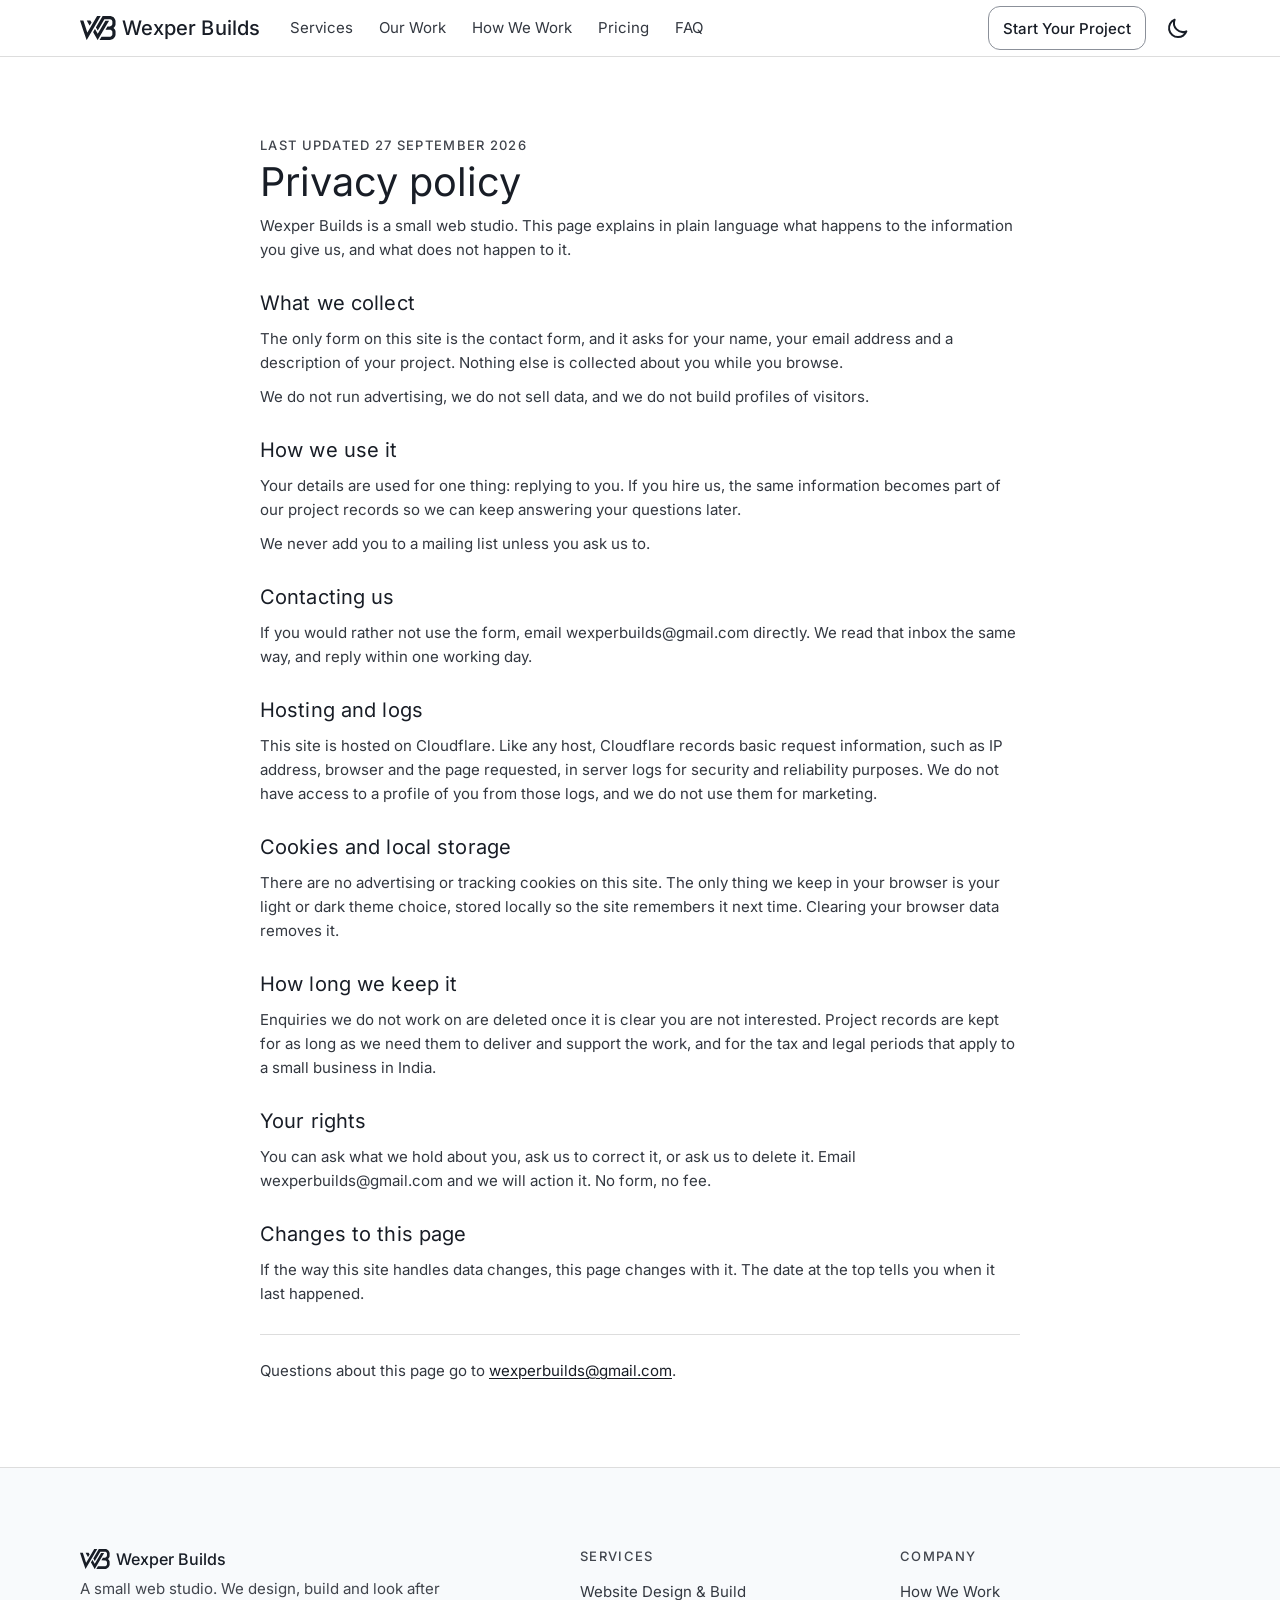
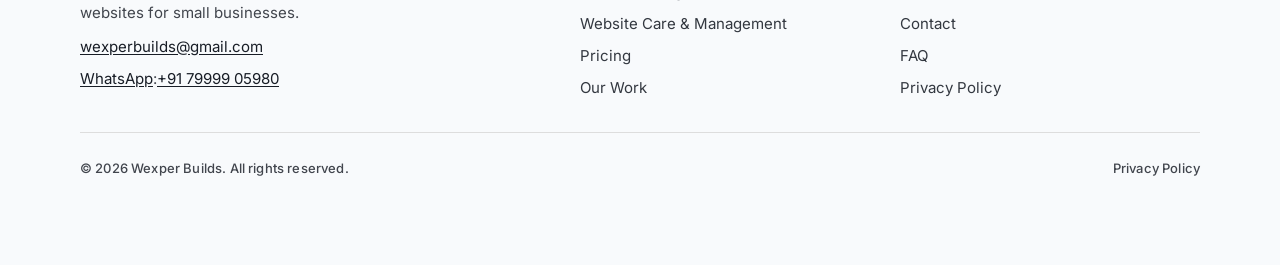
==== commit 7dda69c7: "Add files via upload" ====
--- a/privacy/index.html
+++ b/privacy/index.html
@@ -1,9 +1,19 @@
-<!DOCTYPE html>// `en-IN`: the studio prices in ₹, quotes GST and serves India. `lang` decides // hyphenation, quoted-text glyphs and the voice a screen reader picks, and // `inLanguage` in the JSON-LD has to agree with it.<html lang="en-IN"><head><meta charset="UTF-8"><!-- viewport-fit=cover lets the page paint edge-to-edge on notched phones
+<!DOCTYPE html><html lang="en-IN"><head><meta charset="UTF-8"><!-- viewport-fit=cover lets the page paint edge-to-edge on notched phones
          instead of letterboxing inside the safe area, which makes
          env(safe-area-inset-*) non-zero. Everything that touches a screen edge
          (header, menu panel, container-page, footer, hero height) then carries
          the matching inset; on desktop and in portrait every inset is 0 and the
-         max()/calc() below collapse back to the ordinary values. --><meta name="viewport" content="width=device-width, initial-scale=1.0, viewport-fit=cover"><link rel="icon" type="image/svg+xml" href="/favicon.svg"><link rel="icon" type="image/png" href="/favicon.png" sizes="32x32"><link rel="apple-touch-icon" sizes="180x180" href="/apple-touch-icon.png"><meta name="generator" content="Astro v7.3.5"><!-- Declared before the theme script below so the script can find it. --><meta name="theme-color" content="#ffffff" id="theme-color-meta"><link rel="preload" href="/_astro/inter-latin-400-normal.C38fXH4l.woff2" as="font" type="font/woff2" crossorigin><link rel="preload" href="/_astro/inter-latin-500-normal.Cerq10X2.woff2" as="font" type="font/woff2" crossorigin><link rel="preconnect" href="https://api.web3forms.com"><script>
+         max()/calc() below collapse back to the ordinary values. --><meta name="viewport" content="width=device-width, initial-scale=1.0, viewport-fit=cover"><!-- One icon, one artwork: the white monogram on an ink tile. There is no
+         colour scheme to carry here — the tile is brand ink and the mark brand
+         cream in light mode and in dark, so an internal @media query would
+         only ever pick the same artwork twice, and two <link media="...">
+         tags would split one icon across two files which then have to be kept
+         in step (media on rel=icon is not honoured consistently across
+         browsers, so one of them could win at random). Nothing has to agree
+         with a page background either: the ground travels inside the icon, so
+         a light tab shows cream-on-ink and a dark tab shows the same tile
+         sitting on ink. The PNG is the fallback for a browser with no SVG
+         favicon — the same artwork, so the two cannot disagree. --><link rel="icon" type="image/svg+xml" href="/favicon.svg"><link rel="icon" type="image/png" href="/favicon.png" sizes="32x32"><link rel="apple-touch-icon" sizes="180x180" href="/apple-touch-icon.png"><meta name="generator" content="Astro v7.3.5"><!-- Declared before the theme script below so the script can find it. --><meta name="theme-color" content="#ffffff" id="theme-color-meta"><link rel="preload" href="/_astro/inter-latin-400-normal.C38fXH4l.woff2" as="font" type="font/woff2" crossorigin><link rel="preload" href="/_astro/inter-latin-500-normal.Cerq10X2.woff2" as="font" type="font/woff2" crossorigin><link rel="preconnect" href="https://api.web3forms.com"><script>
       (function () {
         var root = document.documentElement;
         root.classList.add('js');
@@ -33,7 +43,7 @@
       })();
     </script><title>Privacy Policy: Wexper Builds</title><meta name="description" content="What the contact form collects, how it is used, how long it is kept, and how to ask for a copy or a deletion. No tracking cookies, no ads, no mailing list."><link rel="canonical" href="https://wexper.in/privacy/"><!-- Open Graph / Facebook. URL and structured data are omitted on noindex
          pages — /404 and /500 are not routable URLs, so pointing social cards
-         or an Organization graph at them would advertise a page that 404s. --><meta property="og:type" content="website"><meta property="og:site_name" content="Wexper Builds"><meta property="og:locale" content="en_IN"><meta property="og:url" content="https://wexper.in/privacy/"><meta property="og:title" content="Privacy Policy: Wexper Builds"><meta property="og:description" content="What the contact form collects, how it is used, how long it is kept, and how to ask for a copy or a deletion. No tracking cookies, no ads, no mailing list."><meta property="og:image" content="https://wexper.in/og.png"><meta property="og:image:type" content="image/png"><meta property="og:image:width" content="1200"><meta property="og:image:height" content="630"><meta property="og:image:alt" content="Wexper Builds: custom websites for small businesses"><!-- Twitter --><meta name="twitter:card" content="summary_large_image"><meta name="twitter:url" content="https://wexper.in/privacy/"><meta name="twitter:title" content="Privacy Policy: Wexper Builds"><meta name="twitter:description" content="What the contact form collects, how it is used, how long it is kept, and how to ask for a copy or a deletion. No tracking cookies, no ads, no mailing list."><meta name="twitter:image" content="https://wexper.in/og.png"><meta name="twitter:image:alt" content="Wexper Builds: custom websites for small businesses"><script type="application/ld+json">{"@context":"https://schema.org","@graph":[{"@type":"Organization","@id":"https://wexper.in/#organization","name":"Wexper Builds","url":"https://wexper.in/","email":"wexperbuild@gmail.com","logo":"https://wexper.in/logo.png","contactPoint":{"@type":"ContactPoint","contactType":"customer support","email":"wexperbuild@gmail.com","telephone":"+917999905980","availableLanguage":["en"],"areaServed":"IN"}},{"@type":"WebSite","@id":"https://wexper.in/#website","name":"Wexper Builds","url":"https://wexper.in/","inLanguage":"en-IN","publisher":{"@id":"https://wexper.in/#organization"}},{"@type":"Product","@id":"https://wexper.in/#starter-package","name":"Website Design & Build (Starter Package)","description":"A one-off site you own outright. We design it, build it, register the domain, set up the hosting and hand over every file.","image":"https://wexper.in/og.png","brand":{"@id":"https://wexper.in/#organization"},"offers":{"@type":"Offer","price":"7999","priceCurrency":"INR","url":"https://wexper.in/#pricing"}},{"@type":"Product","@id":"https://wexper.in/#managed-package","name":"Website Care & Management (Managed Package)","description":"The build plus everything after it. We keep the site updated, handle the renewals and answer first when something needs attention.","image":"https://wexper.in/og.png","brand":{"@id":"https://wexper.in/#organization"},"offers":{"@type":"Offer","price":"14999","priceCurrency":"INR","url":"https://wexper.in/#pricing"}},{"@type":"Service","@id":"https://wexper.in/#starter-service","name":"Website Design & Build (Starter Package)","serviceType":"Website Design & Build","description":"A one-off site you own outright. We design it, build it, register the domain, set up the hosting and hand over every file.","provider":{"@id":"https://wexper.in/#organization"},"areaServed":{"@type":"Country","name":"India"},"offers":{"@type":"Offer","price":"7999","priceCurrency":"INR","url":"https://wexper.in/#pricing"}},{"@type":"Service","@id":"https://wexper.in/#managed-service","name":"Website Care & Management (Managed Package)","serviceType":"Website Care & Management","description":"The build plus everything after it. We keep the site updated, handle the renewals and answer first when something needs attention.","provider":{"@id":"https://wexper.in/#organization"},"areaServed":{"@type":"Country","name":"India"},"offers":{"@type":"Offer","price":"14999","priceCurrency":"INR","url":"https://wexper.in/#pricing"}}]}</script><link rel="stylesheet" href="/_astro/Layout.O0_yUp8v.css"></head><body class="antialiased bg-canvas text-body"><a href="#main" class="sr-only focus:not-sr-only focus:absolute focus:top-[calc(var(--spacing-sm)+env(safe-area-inset-top))] focus:left-sm focus:z-[60] focus:bg-canvas focus:text-ink focus:px-md focus:py-sm focus:rounded-sm focus:shadow-sm">Skip to content</a><header class="bg-canvas text-ink text-body-md border-b border-hairline sticky top-0 z-50 pt-[env(safe-area-inset-top)]"><div class="container-page h-[56px] flex items-center justify-between"><div class="flex items-center gap-lg"><!-- The monogram is drawn at the brand sheet's lockup proportions: mark
+         or an Organization graph at them would advertise a page that 404s. --><meta property="og:type" content="website"><meta property="og:site_name" content="Wexper Builds"><meta property="og:locale" content="en_IN"><meta property="og:url" content="https://wexper.in/privacy/"><meta property="og:title" content="Privacy Policy: Wexper Builds"><meta property="og:description" content="What the contact form collects, how it is used, how long it is kept, and how to ask for a copy or a deletion. No tracking cookies, no ads, no mailing list."><meta property="og:image" content="https://wexper.in/og.png"><meta property="og:image:type" content="image/png"><meta property="og:image:width" content="1200"><meta property="og:image:height" content="630"><meta property="og:image:alt" content="Wexper Builds: custom websites for small businesses"><!-- Twitter --><meta name="twitter:card" content="summary_large_image"><meta name="twitter:url" content="https://wexper.in/privacy/"><meta name="twitter:title" content="Privacy Policy: Wexper Builds"><meta name="twitter:description" content="What the contact form collects, how it is used, how long it is kept, and how to ask for a copy or a deletion. No tracking cookies, no ads, no mailing list."><meta name="twitter:image" content="https://wexper.in/og.png"><meta name="twitter:image:alt" content="Wexper Builds: custom websites for small businesses"><script type="application/ld+json">{"@context":"https://schema.org","@graph":[{"@type":"Organization","@id":"https://wexper.in/#organization","name":"Wexper Builds","url":"https://wexper.in/","email":"wexperbuilds@gmail.com","logo":"https://wexper.in/logo.png","contactPoint":{"@type":"ContactPoint","contactType":"customer support","email":"wexperbuilds@gmail.com","telephone":"+917999905980","availableLanguage":["en"],"areaServed":"IN"}},{"@type":"WebSite","@id":"https://wexper.in/#website","name":"Wexper Builds","url":"https://wexper.in/","inLanguage":"en-IN","publisher":{"@id":"https://wexper.in/#organization"}},{"@type":"Product","@id":"https://wexper.in/#starter-package","name":"Website Design & Build (Starter Package)","description":"A one-off site you own outright. We design it, build it, register the domain, set up the hosting and hand over every file.","image":"https://wexper.in/og.png","brand":{"@id":"https://wexper.in/#organization"},"offers":{"@type":"Offer","price":"7999","priceCurrency":"INR","url":"https://wexper.in/#pricing"}},{"@type":"Product","@id":"https://wexper.in/#managed-package","name":"Website Care & Management (Managed Package)","description":"The build plus everything after it. We keep the site updated, handle the renewals and answer first when something needs attention.","image":"https://wexper.in/og.png","brand":{"@id":"https://wexper.in/#organization"},"offers":{"@type":"Offer","price":"14999","priceCurrency":"INR","url":"https://wexper.in/#pricing"}},{"@type":"Service","@id":"https://wexper.in/#starter-service","name":"Website Design & Build (Starter Package)","serviceType":"Website Design & Build","description":"A one-off site you own outright. We design it, build it, register the domain, set up the hosting and hand over every file.","provider":{"@id":"https://wexper.in/#organization"},"areaServed":{"@type":"Country","name":"India"},"offers":{"@type":"Offer","price":"7999","priceCurrency":"INR","url":"https://wexper.in/#pricing"}},{"@type":"Service","@id":"https://wexper.in/#managed-service","name":"Website Care & Management (Managed Package)","serviceType":"Website Care & Management","description":"The build plus everything after it. We keep the site updated, handle the renewals and answer first when something needs attention.","provider":{"@id":"https://wexper.in/#organization"},"areaServed":{"@type":"Country","name":"India"},"offers":{"@type":"Offer","price":"14999","priceCurrency":"INR","url":"https://wexper.in/#pricing"}}]}</script><link rel="stylesheet" href="/_astro/Layout.O0_yUp8v.css"></head><body class="antialiased bg-canvas text-body"><a href="#main" class="sr-only focus:not-sr-only focus:absolute focus:top-[calc(var(--spacing-sm)+env(safe-area-inset-top))] focus:left-sm focus:z-[60] focus:bg-canvas focus:text-ink focus:px-md focus:py-sm focus:rounded-sm focus:shadow-sm">Skip to content</a><header class="bg-canvas text-ink text-body-md border-b border-hairline sticky top-0 z-50 pt-[env(safe-area-inset-top)]"><div class="container-page h-[56px] flex items-center justify-between"><div class="flex items-center gap-lg"><!-- The monogram is drawn at the brand sheet's lockup proportions: mark
            height 1.66× the name's cap height, a gap of 0.47× the cap height,
            so it scales with the title it sits beside. currentColor keeps it on
            the same token as the text in both themes. --><a href="/" class="inline-flex items-center gap-xs min-h-[44px] rounded-sm transition-opacity hover:opacity-80" translate="no"><svg class="h-5 w-auto shrink-0 min-[400px]:h-6" viewBox="0 0 292 197" aria-hidden="true" focusable="false"><path fill="currentColor" fill-rule="evenodd" d="M141.5 0L169 0L169.9 0.8L58.8 190.5L55.1 196.5L54.3 196.8L54.2 196.8L26.3 117.3L0.2 37.5L1 37L26.3 37.1L27.8 37.8L59.3 132.8L60.8 135.3L134.3 10.1L140.3 0.4ZM186.5 0L250.3 0L257 1.2L266.8 5.2L273 9.2L277.7 13.3L284.8 22L289.8 32.1L291.9 40.8L291.7 71.8L289.8 78.6L285.8 86.5L280.8 92.8L274.9 98.5L280.8 104.2L284.8 109.3L288.8 115.7L290.8 120.5L292 126.5L291.8 156.8L287.8 168.5L280.8 179.1L271 187.9L264.4 191.8L259.5 193.8L259.3 193.9L253 195.8L245.3 196.9L160.5 196.5L175.3 171.9L176.8 170.3L241.5 170.3L248.3 169.8L253.6 167.8L260 162.8L263.8 157.5L265.8 151.3L265.6 129.5L264.1 125.3L261.8 121.3L256.5 116.3L250.9 113.3L246.8 112.2L211.5 112L210.5 111.5L225.5 85.9L245 85.4L249 84.8L253.5 82.8L257.5 79.7L260.8 76.3L263.8 71.7L265.8 64.8L265.6 44L264.7 40.5L261.8 35.3L258 31.3L253.3 28.3L245.5 26.2L200.3 26.3L145.8 119.4L144.3 117.8L130.9 94.8L131.1 92.5L182.3 5.2L185.3 0.4ZM56.7 37.3L84.5 37.4L93.9 52.3L94.3 53.5L93.8 54.8L79.5 78.1L79.3 78.2L78.1 77.8L56.4 38.8ZM208.2 39.3L237.3 39L237.8 40L226.3 58.6L149.8 189.8L145.8 196.3L144.7 196.5L144.5 196.4L108.3 133.7L108.1 131.5L122.3 107.2L123.5 106.6L144.3 144.5L145.8 145.3Z"></path></svg><span class="font-medium text-title-sm whitespace-nowrap min-[400px]:text-title-lg">Wexper Builds</span></a><nav class="hidden lg:flex items-center gap-xs" aria-label="Primary"><a href="/#services" class="px-sm inline-flex items-center min-h-[44px] text-body hover:text-ink transition-colors">Services</a><a href="/#work" class="px-sm inline-flex items-center min-h-[44px] text-body hover:text-ink transition-colors">Our Work</a><a href="/process/" class="px-sm inline-flex items-center min-h-[44px] text-body hover:text-ink transition-colors">How We Work</a><a href="/#pricing" class="px-sm inline-flex items-center min-h-[44px] text-body hover:text-ink transition-colors">Pricing</a><a href="/#faq" class="px-sm inline-flex items-center min-h-[44px] text-body hover:text-ink transition-colors">FAQ</a></nav></div><div class="flex items-center gap-sm"><a href="/#contact" class="hidden lg:inline-flex btn-secondary btn-compact">Start Your Project</a><button id="theme-toggle" type="button" class="p-2 min-h-[44px] min-w-[44px] inline-flex items-center justify-center text-ink rounded-full transition-colors hover:bg-surface-soft" aria-label="Toggle colour theme" aria-pressed="false" title="Toggle colour theme"><svg class="w-6 h-6 dark:hidden" aria-hidden="true" fill="none" viewBox="0 0 24 24" stroke="currentColor"><path stroke-linecap="round" stroke-linejoin="round" stroke-width="2" d="M20.354 15.354A9 9 0 018.646 3.646 9.003 9.003 0 0012 21a9.003 9.003 0 008.354-5.646z"></path></svg><svg class="w-6 h-6 hidden dark:block" aria-hidden="true" fill="none" viewBox="0 0 24 24" stroke="currentColor"><path stroke-linecap="round" stroke-linejoin="round" stroke-width="2" d="M12 3v1m0 16v1m9-9h-1M4 12H3m15.364 6.364l-.707.707M6.343 6.343l-.707.707m12.728 0l-.707.707M6.343 17.657l-.707.707M16 12a4 4 0 11-8 0 4 4 0 018 0z"></path></svg></button><!-- Native disclosure: the menu opens and closes without JavaScript. The
@@ -42,4 +52,4 @@
            Its top and max-height carry the same inset as the bar above, so the
            panel still starts at the bar's real bottom edge when the status bar
            sits over the page; the bottom inset keeps the last item clear of the
-           home indicator. Left and right come from container-page below. --><details id="mobile-nav" class="lg:hidden group relative"><summary class="p-2 min-h-[44px] min-w-[44px] inline-flex items-center justify-center text-ink rounded-full cursor-pointer list-none hover:bg-surface-soft transition-colors [&amp;::-webkit-details-marker]:hidden"><span class="sr-only">Menu</span><svg class="w-6 h-6 group-open:hidden" aria-hidden="true" fill="none" viewBox="0 0 24 24" stroke="currentColor"><path stroke-linecap="round" stroke-linejoin="round" stroke-width="2" d="M4 6h16M4 12h16M4 18h16"></path></svg><svg class="w-6 h-6 hidden group-open:block" aria-hidden="true" fill="none" viewBox="0 0 24 24" stroke="currentColor"><path stroke-linecap="round" stroke-linejoin="round" stroke-width="2" d="M6 18L18 6M6 6l12 12"></path></svg></summary><div class="fixed left-0 right-0 top-[calc(56px+env(safe-area-inset-top))] max-h-[calc(100svh-56px-env(safe-area-inset-top))] pb-[env(safe-area-inset-bottom)] overflow-y-auto overscroll-contain border-b border-hairline bg-canvas shadow-[0_12px_24px_-16px_rgba(0,0,0,0.35)]"><nav class="container-page flex flex-col py-md gap-xs" aria-label="Mobile"><a href="/#services" class="text-label-md py-sm px-sm -mx-sm min-h-[44px] flex items-center rounded-sm hover:bg-surface-soft transition-colors">Services</a><a href="/#work" class="text-label-md py-sm px-sm -mx-sm min-h-[44px] flex items-center rounded-sm hover:bg-surface-soft transition-colors">Our Work</a><a href="/process/" class="text-label-md py-sm px-sm -mx-sm min-h-[44px] flex items-center rounded-sm hover:bg-surface-soft transition-colors">How We Work</a><a href="/#pricing" class="text-label-md py-sm px-sm -mx-sm min-h-[44px] flex items-center rounded-sm hover:bg-surface-soft transition-colors">Pricing</a><a href="/#faq" class="text-label-md py-sm px-sm -mx-sm min-h-[44px] flex items-center rounded-sm hover:bg-surface-soft transition-colors">FAQ</a><a href="/#contact" class="btn-secondary btn-compact self-start mt-xs">Start Your Project</a></nav></div></details></div></div></header><script type="module">globalThis.process??={},globalThis.process.env??={};var e=document.getElementById(`mobile-nav`),t=document.getElementById(`theme-toggle`),n=e=>{let t=document.documentElement;if(e!==t.classList.contains(`nav-open`)){if(e){let e=window.innerWidth-t.clientWidth;e>0&&t.style.setProperty(`padding-right`,`${e}px`),t.classList.add(`nav-open`)}else t.classList.remove(`nav-open`),t.style.removeProperty(`padding-right`)}};e?.addEventListener(`toggle`,e=>n(e.currentTarget.open)),matchMedia(`(min-width: 1024px)`).addEventListener(`change`,t=>{t.matches&&e?.removeAttribute(`open`)}),e?.querySelectorAll(`a`).forEach(t=>{t.addEventListener(`click`,()=>e?.removeAttribute(`open`))}),document.addEventListener(`keydown`,t=>{t.key===`Escape`&&e?.open&&(e.removeAttribute(`open`),e.querySelector(`summary`)?.focus())}),document.addEventListener(`click`,t=>{e?.open&&t.target instanceof Node&&!e.contains(t.target)&&e.removeAttribute(`open`)});var r=()=>{let e=document.documentElement,n=getComputedStyle(e).getPropertyValue(`--wb-canvas`).trim();document.getElementById(`theme-color-meta`)?.setAttribute(`content`,n||`#ffffff`),t?.setAttribute(`aria-pressed`,String(e.getAttribute(`data-theme`)===`dark`))};r(),t?.addEventListener(`click`,()=>{let e=document.documentElement,t=e.getAttribute(`data-theme`)===`dark`?`light`:`dark`;e.setAttribute(`data-theme`,t);try{localStorage.setItem(`wb-theme`,t)}catch{}r()});var i=document.querySelectorAll(`nav[aria-label="Primary"] a, nav[aria-label="Mobile"] a`),a=()=>{let e=window.location.hash,t=window.location.pathname;i.forEach(n=>{let r=n.getAttribute(`href`)??``;e.length>1&&r.endsWith(e)?n.setAttribute(`aria-current`,`location`):r===t?n.setAttribute(`aria-current`,`page`):n.removeAttribute(`aria-current`)})};window.addEventListener(`hashchange`,a),a();</script><main id="main" tabindex="-1"><section class="container-page py-section"><div class="max-w-[760px] mx-auto"><div class="mb-xl"><p class="eyebrow text-muted mb-xs">Last updated 27 September 2026</p><h1 class="text-display-lg text-ink mb-sm">Privacy policy</h1><p class="text-body-md text-body">Wexper Builds is a small web studio. This page explains in plain language what happens to the information you give us, and what does not happen to it.</p></div><div class="space-y-xl"><section id="what-we-collect"><h2 class="text-title-lg text-ink mb-sm">What we collect</h2><p class="text-body-md text-body mb-sm last:mb-0">The only form on this site is the contact form, and it asks for your name, your email address and a description of your project. Nothing else is collected about you while you browse.</p><p class="text-body-md text-body mb-sm last:mb-0">We do not run advertising, we do not sell data, and we do not build profiles of visitors.</p></section><section id="how-we-use-it"><h2 class="text-title-lg text-ink mb-sm">How we use it</h2><p class="text-body-md text-body mb-sm last:mb-0">Your details are used for one thing: replying to you. If you hire us, the same information becomes part of our project records so we can keep answering your questions later.</p><p class="text-body-md text-body mb-sm last:mb-0">We never add you to a mailing list unless you ask us to.</p></section><section id="form-delivery"><h2 class="text-title-lg text-ink mb-sm">Form delivery</h2><p class="text-body-md text-body mb-sm last:mb-0">Contact form messages are passed to us through Web3Forms, a form-delivery service. They process the message on our behalf and do not use it for their own purposes.</p><p class="text-body-md text-body mb-sm last:mb-0">If you would rather not use the form, email wexperbuild@gmail.com directly.</p></section><section id="hosting-and-logs"><h2 class="text-title-lg text-ink mb-sm">Hosting and logs</h2><p class="text-body-md text-body mb-sm last:mb-0">This site is hosted on Cloudflare. Like any host, Cloudflare records basic request information, such as IP address, browser and the page requested, in server logs for security and reliability purposes. We do not have access to a profile of you from those logs, and we do not use them for marketing.</p></section><section id="cookies-and-storage"><h2 class="text-title-lg text-ink mb-sm">Cookies and local storage</h2><p class="text-body-md text-body mb-sm last:mb-0">There are no advertising or tracking cookies on this site. The only thing we keep in your browser is your light or dark theme choice, stored locally so the site remembers it next time. Clearing your browser data removes it.</p></section><section id="retention"><h2 class="text-title-lg text-ink mb-sm">How long we keep it</h2><p class="text-body-md text-body mb-sm last:mb-0">Enquiries we do not work on are deleted once it is clear you are not interested. Project records are kept for as long as we need them to deliver and support the work, and for the tax and legal periods that apply to a small business in India.</p></section><section id="your-rights"><h2 class="text-title-lg text-ink mb-sm">Your rights</h2><p class="text-body-md text-body mb-sm last:mb-0">You can ask what we hold about you, ask us to correct it, or ask us to delete it. Email wexperbuild@gmail.com and we will action it. No form, no fee.</p></section><section id="changes"><h2 class="text-title-lg text-ink mb-sm">Changes to this page</h2><p class="text-body-md text-body mb-sm last:mb-0">If the way this site handles data changes, this page changes with it. The date at the top tells you when it last happened.</p></section></div><div class="mt-xl pt-lg border-t border-hairline"><p class="text-body-md text-body">Questions about this page go to <a href="mailto:wexperbuild@gmail.com" class="link-inline">wexperbuild@gmail.com</a>.</p></div></div></section></main><footer class="bg-surface-soft text-body border-t border-hairline pb-[env(safe-area-inset-bottom)]"><div class="container-page py-section"><div class="grid grid-cols-1 md:grid-cols-2 lg:grid-cols-[1.6fr_1fr_1fr] gap-lg"><div class="max-w-[360px]"><p class="flex items-center gap-xs text-title-sm text-ink mb-xs" translate="no"><svg class="h-5 w-auto shrink-0" viewBox="0 0 292 197" aria-hidden="true" focusable="false"><path fill="currentColor" fill-rule="evenodd" d="M141.5 0L169 0L169.9 0.8L58.8 190.5L55.1 196.5L54.3 196.8L54.2 196.8L26.3 117.3L0.2 37.5L1 37L26.3 37.1L27.8 37.8L59.3 132.8L60.8 135.3L134.3 10.1L140.3 0.4ZM186.5 0L250.3 0L257 1.2L266.8 5.2L273 9.2L277.7 13.3L284.8 22L289.8 32.1L291.9 40.8L291.7 71.8L289.8 78.6L285.8 86.5L280.8 92.8L274.9 98.5L280.8 104.2L284.8 109.3L288.8 115.7L290.8 120.5L292 126.5L291.8 156.8L287.8 168.5L280.8 179.1L271 187.9L264.4 191.8L259.5 193.8L259.3 193.9L253 195.8L245.3 196.9L160.5 196.5L175.3 171.9L176.8 170.3L241.5 170.3L248.3 169.8L253.6 167.8L260 162.8L263.8 157.5L265.8 151.3L265.6 129.5L264.1 125.3L261.8 121.3L256.5 116.3L250.9 113.3L246.8 112.2L211.5 112L210.5 111.5L225.5 85.9L245 85.4L249 84.8L253.5 82.8L257.5 79.7L260.8 76.3L263.8 71.7L265.8 64.8L265.6 44L264.7 40.5L261.8 35.3L258 31.3L253.3 28.3L245.5 26.2L200.3 26.3L145.8 119.4L144.3 117.8L130.9 94.8L131.1 92.5L182.3 5.2L185.3 0.4ZM56.7 37.3L84.5 37.4L93.9 52.3L94.3 53.5L93.8 54.8L79.5 78.1L79.3 78.2L78.1 77.8L56.4 38.8ZM208.2 39.3L237.3 39L237.8 40L226.3 58.6L149.8 189.8L145.8 196.3L144.7 196.5L144.5 196.4L108.3 133.7L108.1 131.5L122.3 107.2L123.5 106.6L144.3 144.5L145.8 145.3Z"></path></svg><span>Wexper Builds</span></p><p class="text-body-md text-muted">A small web studio. We design, build and look after websites for small businesses.</p><div class="mt-xs -ml-sm flex flex-col items-start"><a href="mailto:wexperbuild@gmail.com" class="text-body-md text-link underline underline-offset-2 inline-flex items-center min-h-[44px] md:min-h-[32px] px-sm hover:text-link-active transition-colors">wexperbuild@gmail.com</a><p class="text-body-md inline-flex flex-wrap items-center min-h-[44px] md:min-h-[32px] pl-sm pr-xs"><a href="https://wa.me/917999905980?text=Hi%20Wexper%20Builds%2C%20I%E2%80%99d%20like%20a%20quote%20for%20a%20website." target="_blank" rel="noopener noreferrer" class="text-link underline underline-offset-2 hover:text-link-active transition-colors">WhatsApp<span class="sr-only"> (opens in a new tab)</span></a><span class="text-muted">: </span><a href="tel:+917999905980" class="text-link underline underline-offset-2 hover:text-link-active transition-colors">+91 79999 05980</a></p></div></div><div><p class="eyebrow text-muted mb-sm">Services</p><ul class="text-body-md"><li><a href="/#services" class="inline-flex items-center min-h-[44px] md:min-h-[32px] -ml-sm px-sm hover:text-ink transition-colors">Website Design &amp; Build</a></li><li><a href="/#pricing" class="inline-flex items-center min-h-[44px] md:min-h-[32px] -ml-sm px-sm hover:text-ink transition-colors">Website Care &amp; Management</a></li><li><a href="/#pricing" class="inline-flex items-center min-h-[44px] md:min-h-[32px] -ml-sm px-sm hover:text-ink transition-colors">Pricing</a></li><li><a href="/#work" class="inline-flex items-center min-h-[44px] md:min-h-[32px] -ml-sm px-sm hover:text-ink transition-colors">Our Work</a></li></ul></div><div><p class="eyebrow text-muted mb-sm">Company</p><ul class="text-body-md"><li><a href="/process/" class="inline-flex items-center min-h-[44px] md:min-h-[32px] -ml-sm px-sm hover:text-ink transition-colors">How We Work</a></li><li><a href="/#contact" class="inline-flex items-center min-h-[44px] md:min-h-[32px] -ml-sm px-sm hover:text-ink transition-colors">Contact</a></li><li><a href="/#faq" class="inline-flex items-center min-h-[44px] md:min-h-[32px] -ml-sm px-sm hover:text-ink transition-colors">FAQ</a></li><li><a href="/privacy/" class="inline-flex items-center min-h-[44px] md:min-h-[32px] -ml-sm px-sm hover:text-ink transition-colors">Privacy Policy</a></li></ul></div></div><div class="mt-xl pt-lg border-t border-hairline text-center md:text-left flex flex-col md:flex-row justify-between items-center gap-sm"><p class="text-caption text-muted">&copy; 2026 Wexper Builds. All rights reserved.</p><a href="/privacy/" class="text-caption text-muted py-xs px-sm -mx-sm inline-flex items-center min-h-[44px] md:min-h-[32px] hover:text-ink transition-colors">Privacy Policy</a></div></div></footer></body></html><script type="module">globalThis.process??={},globalThis.process.env??={};var e=document.querySelectorAll(`.reveal`);if(e.length){if(document.querySelectorAll(`.reveal-item`).forEach(e=>{let t=e.parentElement?.children;t&&e.style.setProperty(`--reveal-n`,String(Array.prototype.indexOf.call(t,e)+1))}),!(`IntersectionObserver`in window))e.forEach(e=>e.classList.add(`is-visible`));else{let t=new IntersectionObserver(e=>{e.forEach(e=>{e.isIntersecting&&(e.target.classList.add(`is-visible`),t.unobserve(e.target))})},{threshold:0,rootMargin:`0px 0px -8% 0px`});e.forEach(e=>t.observe(e))}document.documentElement.setAttribute(`data-reveal-armed`,``)}</script>+           home indicator. Left and right come from container-page below. --><details id="mobile-nav" class="lg:hidden group relative"><summary class="p-2 min-h-[44px] min-w-[44px] inline-flex items-center justify-center text-ink rounded-full cursor-pointer list-none hover:bg-surface-soft transition-colors [&amp;::-webkit-details-marker]:hidden"><span class="sr-only">Menu</span><svg class="w-6 h-6 group-open:hidden" aria-hidden="true" fill="none" viewBox="0 0 24 24" stroke="currentColor"><path stroke-linecap="round" stroke-linejoin="round" stroke-width="2" d="M4 6h16M4 12h16M4 18h16"></path></svg><svg class="w-6 h-6 hidden group-open:block" aria-hidden="true" fill="none" viewBox="0 0 24 24" stroke="currentColor"><path stroke-linecap="round" stroke-linejoin="round" stroke-width="2" d="M6 18L18 6M6 6l12 12"></path></svg></summary><div class="fixed left-0 right-0 top-[calc(56px+env(safe-area-inset-top))] max-h-[calc(100svh-56px-env(safe-area-inset-top))] pb-[env(safe-area-inset-bottom)] overflow-y-auto overscroll-contain border-b border-hairline bg-canvas shadow-[0_12px_24px_-16px_rgba(0,0,0,0.35)]"><nav class="container-page flex flex-col py-md gap-xs" aria-label="Mobile"><a href="/#services" class="text-label-md py-sm px-sm -mx-sm min-h-[44px] flex items-center rounded-sm hover:bg-surface-soft transition-colors">Services</a><a href="/#work" class="text-label-md py-sm px-sm -mx-sm min-h-[44px] flex items-center rounded-sm hover:bg-surface-soft transition-colors">Our Work</a><a href="/process/" class="text-label-md py-sm px-sm -mx-sm min-h-[44px] flex items-center rounded-sm hover:bg-surface-soft transition-colors">How We Work</a><a href="/#pricing" class="text-label-md py-sm px-sm -mx-sm min-h-[44px] flex items-center rounded-sm hover:bg-surface-soft transition-colors">Pricing</a><a href="/#faq" class="text-label-md py-sm px-sm -mx-sm min-h-[44px] flex items-center rounded-sm hover:bg-surface-soft transition-colors">FAQ</a><a href="/#contact" class="btn-secondary btn-compact self-start mt-xs">Start Your Project</a></nav></div></details></div></div></header><script type="module">globalThis.process??={},globalThis.process.env??={};var e=document.getElementById(`mobile-nav`),t=document.getElementById(`theme-toggle`),n=e=>{let t=document.documentElement;if(e!==t.classList.contains(`nav-open`)){if(e){let e=window.innerWidth-t.clientWidth;e>0&&t.style.setProperty(`padding-right`,`${e}px`),t.classList.add(`nav-open`)}else t.classList.remove(`nav-open`),t.style.removeProperty(`padding-right`)}};e?.addEventListener(`toggle`,e=>n(e.currentTarget.open)),matchMedia(`(min-width: 1024px)`).addEventListener(`change`,t=>{t.matches&&e?.removeAttribute(`open`)}),e?.querySelectorAll(`a`).forEach(t=>{t.addEventListener(`click`,()=>e?.removeAttribute(`open`))}),document.addEventListener(`keydown`,t=>{t.key===`Escape`&&e?.open&&(e.removeAttribute(`open`),e.querySelector(`summary`)?.focus())}),document.addEventListener(`click`,t=>{e?.open&&t.target instanceof Node&&!e.contains(t.target)&&e.removeAttribute(`open`)});var r=()=>{let e=document.documentElement,n=getComputedStyle(e).getPropertyValue(`--wb-canvas`).trim();document.getElementById(`theme-color-meta`)?.setAttribute(`content`,n||`#ffffff`),t?.setAttribute(`aria-pressed`,String(e.getAttribute(`data-theme`)===`dark`))};r(),t?.addEventListener(`click`,()=>{let e=document.documentElement,t=e.getAttribute(`data-theme`)===`dark`?`light`:`dark`;e.setAttribute(`data-theme`,t);try{localStorage.setItem(`wb-theme`,t)}catch{}r()});var i=document.querySelectorAll(`nav[aria-label="Primary"] a, nav[aria-label="Mobile"] a`),a=()=>{let e=window.location.hash,t=window.location.pathname;i.forEach(n=>{let r=n.getAttribute(`href`)??``;e.length>1&&r.endsWith(e)?n.setAttribute(`aria-current`,`location`):r===t?n.setAttribute(`aria-current`,`page`):n.removeAttribute(`aria-current`)})};window.addEventListener(`hashchange`,a),a();</script><main id="main" tabindex="-1"><section class="container-page py-section"><div class="max-w-[760px] mx-auto"><div class="mb-xl"><p class="eyebrow text-muted mb-xs">Last updated 27 September 2026</p><h1 class="text-display-lg text-ink mb-sm">Privacy policy</h1><p class="text-body-md text-body">Wexper Builds is a small web studio. This page explains in plain language what happens to the information you give us, and what does not happen to it.</p></div><div class="space-y-xl"><section id="what-we-collect"><h2 class="text-title-lg text-ink mb-sm">What we collect</h2><p class="text-body-md text-body mb-sm last:mb-0">The only form on this site is the contact form, and it asks for your name, your email address and a description of your project. Nothing else is collected about you while you browse.</p><p class="text-body-md text-body mb-sm last:mb-0">We do not run advertising, we do not sell data, and we do not build profiles of visitors.</p></section><section id="how-we-use-it"><h2 class="text-title-lg text-ink mb-sm">How we use it</h2><p class="text-body-md text-body mb-sm last:mb-0">Your details are used for one thing: replying to you. If you hire us, the same information becomes part of our project records so we can keep answering your questions later.</p><p class="text-body-md text-body mb-sm last:mb-0">We never add you to a mailing list unless you ask us to.</p></section><section id="form-delivery"><h2 class="text-title-lg text-ink mb-sm">Contacting us</h2><p class="text-body-md text-body mb-sm last:mb-0">If you would rather not use the form, email wexperbuilds@gmail.com directly. We read that inbox the same way, and reply within one working day.</p></section><section id="hosting-and-logs"><h2 class="text-title-lg text-ink mb-sm">Hosting and logs</h2><p class="text-body-md text-body mb-sm last:mb-0">This site is hosted on Cloudflare. Like any host, Cloudflare records basic request information, such as IP address, browser and the page requested, in server logs for security and reliability purposes. We do not have access to a profile of you from those logs, and we do not use them for marketing.</p></section><section id="cookies-and-storage"><h2 class="text-title-lg text-ink mb-sm">Cookies and local storage</h2><p class="text-body-md text-body mb-sm last:mb-0">There are no advertising or tracking cookies on this site. The only thing we keep in your browser is your light or dark theme choice, stored locally so the site remembers it next time. Clearing your browser data removes it.</p></section><section id="retention"><h2 class="text-title-lg text-ink mb-sm">How long we keep it</h2><p class="text-body-md text-body mb-sm last:mb-0">Enquiries we do not work on are deleted once it is clear you are not interested. Project records are kept for as long as we need them to deliver and support the work, and for the tax and legal periods that apply to a small business in India.</p></section><section id="your-rights"><h2 class="text-title-lg text-ink mb-sm">Your rights</h2><p class="text-body-md text-body mb-sm last:mb-0">You can ask what we hold about you, ask us to correct it, or ask us to delete it. Email wexperbuilds@gmail.com and we will action it. No form, no fee.</p></section><section id="changes"><h2 class="text-title-lg text-ink mb-sm">Changes to this page</h2><p class="text-body-md text-body mb-sm last:mb-0">If the way this site handles data changes, this page changes with it. The date at the top tells you when it last happened.</p></section></div><div class="mt-xl pt-lg border-t border-hairline"><p class="text-body-md text-body">Questions about this page go to <a href="mailto:wexperbuilds@gmail.com" class="link-inline">wexperbuilds@gmail.com</a>.</p></div></div></section></main><footer class="bg-surface-soft text-body border-t border-hairline pb-[env(safe-area-inset-bottom)]"><div class="container-page py-section"><div class="grid grid-cols-1 md:grid-cols-2 lg:grid-cols-[1.6fr_1fr_1fr] gap-lg"><div class="max-w-[360px]"><p class="flex items-center gap-xs text-title-sm text-ink mb-xs" translate="no"><svg class="h-5 w-auto shrink-0" viewBox="0 0 292 197" aria-hidden="true" focusable="false"><path fill="currentColor" fill-rule="evenodd" d="M141.5 0L169 0L169.9 0.8L58.8 190.5L55.1 196.5L54.3 196.8L54.2 196.8L26.3 117.3L0.2 37.5L1 37L26.3 37.1L27.8 37.8L59.3 132.8L60.8 135.3L134.3 10.1L140.3 0.4ZM186.5 0L250.3 0L257 1.2L266.8 5.2L273 9.2L277.7 13.3L284.8 22L289.8 32.1L291.9 40.8L291.7 71.8L289.8 78.6L285.8 86.5L280.8 92.8L274.9 98.5L280.8 104.2L284.8 109.3L288.8 115.7L290.8 120.5L292 126.5L291.8 156.8L287.8 168.5L280.8 179.1L271 187.9L264.4 191.8L259.5 193.8L259.3 193.9L253 195.8L245.3 196.9L160.5 196.5L175.3 171.9L176.8 170.3L241.5 170.3L248.3 169.8L253.6 167.8L260 162.8L263.8 157.5L265.8 151.3L265.6 129.5L264.1 125.3L261.8 121.3L256.5 116.3L250.9 113.3L246.8 112.2L211.5 112L210.5 111.5L225.5 85.9L245 85.4L249 84.8L253.5 82.8L257.5 79.7L260.8 76.3L263.8 71.7L265.8 64.8L265.6 44L264.7 40.5L261.8 35.3L258 31.3L253.3 28.3L245.5 26.2L200.3 26.3L145.8 119.4L144.3 117.8L130.9 94.8L131.1 92.5L182.3 5.2L185.3 0.4ZM56.7 37.3L84.5 37.4L93.9 52.3L94.3 53.5L93.8 54.8L79.5 78.1L79.3 78.2L78.1 77.8L56.4 38.8ZM208.2 39.3L237.3 39L237.8 40L226.3 58.6L149.8 189.8L145.8 196.3L144.7 196.5L144.5 196.4L108.3 133.7L108.1 131.5L122.3 107.2L123.5 106.6L144.3 144.5L145.8 145.3Z"></path></svg><span>Wexper Builds</span></p><p class="text-body-md text-muted">A small web studio. We design, build and look after websites for small businesses.</p><div class="mt-xs -ml-sm flex flex-col items-start"><a href="mailto:wexperbuilds@gmail.com" class="text-body-md text-link underline underline-offset-2 inline-flex items-center min-h-[44px] md:min-h-[32px] px-sm hover:text-link-active transition-colors">wexperbuilds@gmail.com</a><p class="text-body-md inline-flex flex-wrap items-center min-h-[44px] md:min-h-[32px] pl-sm pr-xs"><a href="https://wa.me/917999905980?text=Hi%20Wexper%20Builds%2C%20I%E2%80%99d%20like%20a%20quote%20for%20a%20website." target="_blank" rel="noopener noreferrer" class="text-link underline underline-offset-2 hover:text-link-active transition-colors">WhatsApp<span class="sr-only"> (opens in a new tab)</span></a><span class="text-muted">: </span><a href="tel:+917999905980" class="text-link underline underline-offset-2 hover:text-link-active transition-colors">+91 79999 05980</a></p></div></div><div><p class="eyebrow text-muted mb-sm">Services</p><ul class="text-body-md"><li><a href="/#services" class="inline-flex items-center min-h-[44px] md:min-h-[32px] -ml-sm px-sm hover:text-ink transition-colors">Website Design &amp; Build</a></li><li><a href="/#pricing" class="inline-flex items-center min-h-[44px] md:min-h-[32px] -ml-sm px-sm hover:text-ink transition-colors">Website Care &amp; Management</a></li><li><a href="/#pricing" class="inline-flex items-center min-h-[44px] md:min-h-[32px] -ml-sm px-sm hover:text-ink transition-colors">Pricing</a></li><li><a href="/#work" class="inline-flex items-center min-h-[44px] md:min-h-[32px] -ml-sm px-sm hover:text-ink transition-colors">Our Work</a></li></ul></div><div><p class="eyebrow text-muted mb-sm">Company</p><ul class="text-body-md"><li><a href="/process/" class="inline-flex items-center min-h-[44px] md:min-h-[32px] -ml-sm px-sm hover:text-ink transition-colors">How We Work</a></li><li><a href="/#contact" class="inline-flex items-center min-h-[44px] md:min-h-[32px] -ml-sm px-sm hover:text-ink transition-colors">Contact</a></li><li><a href="/#faq" class="inline-flex items-center min-h-[44px] md:min-h-[32px] -ml-sm px-sm hover:text-ink transition-colors">FAQ</a></li><li><a href="/privacy/" class="inline-flex items-center min-h-[44px] md:min-h-[32px] -ml-sm px-sm hover:text-ink transition-colors">Privacy Policy</a></li></ul></div></div><div class="mt-xl pt-lg border-t border-hairline text-center md:text-left flex flex-col md:flex-row justify-between items-center gap-sm"><p class="text-caption text-muted">&copy; 2026 Wexper Builds. All rights reserved.</p><a href="/privacy/" class="text-caption text-muted py-xs px-sm -mx-sm inline-flex items-center min-h-[44px] md:min-h-[32px] hover:text-ink transition-colors">Privacy Policy</a></div></div></footer></body></html><script type="module">globalThis.process??={},globalThis.process.env??={};var e=document.querySelectorAll(`.reveal`);if(e.length){if(document.querySelectorAll(`.reveal-item`).forEach(e=>{let t=e.parentElement?.children;t&&e.style.setProperty(`--reveal-n`,String(Array.prototype.indexOf.call(t,e)+1))}),!(`IntersectionObserver`in window))e.forEach(e=>e.classList.add(`is-visible`));else{let t=new IntersectionObserver(e=>{e.forEach(e=>{e.isIntersecting&&(e.target.classList.add(`is-visible`),t.unobserve(e.target))})},{threshold:0,rootMargin:`0px 0px -8% 0px`});e.forEach(e=>t.observe(e))}document.documentElement.setAttribute(`data-reveal-armed`,``)}</script>
